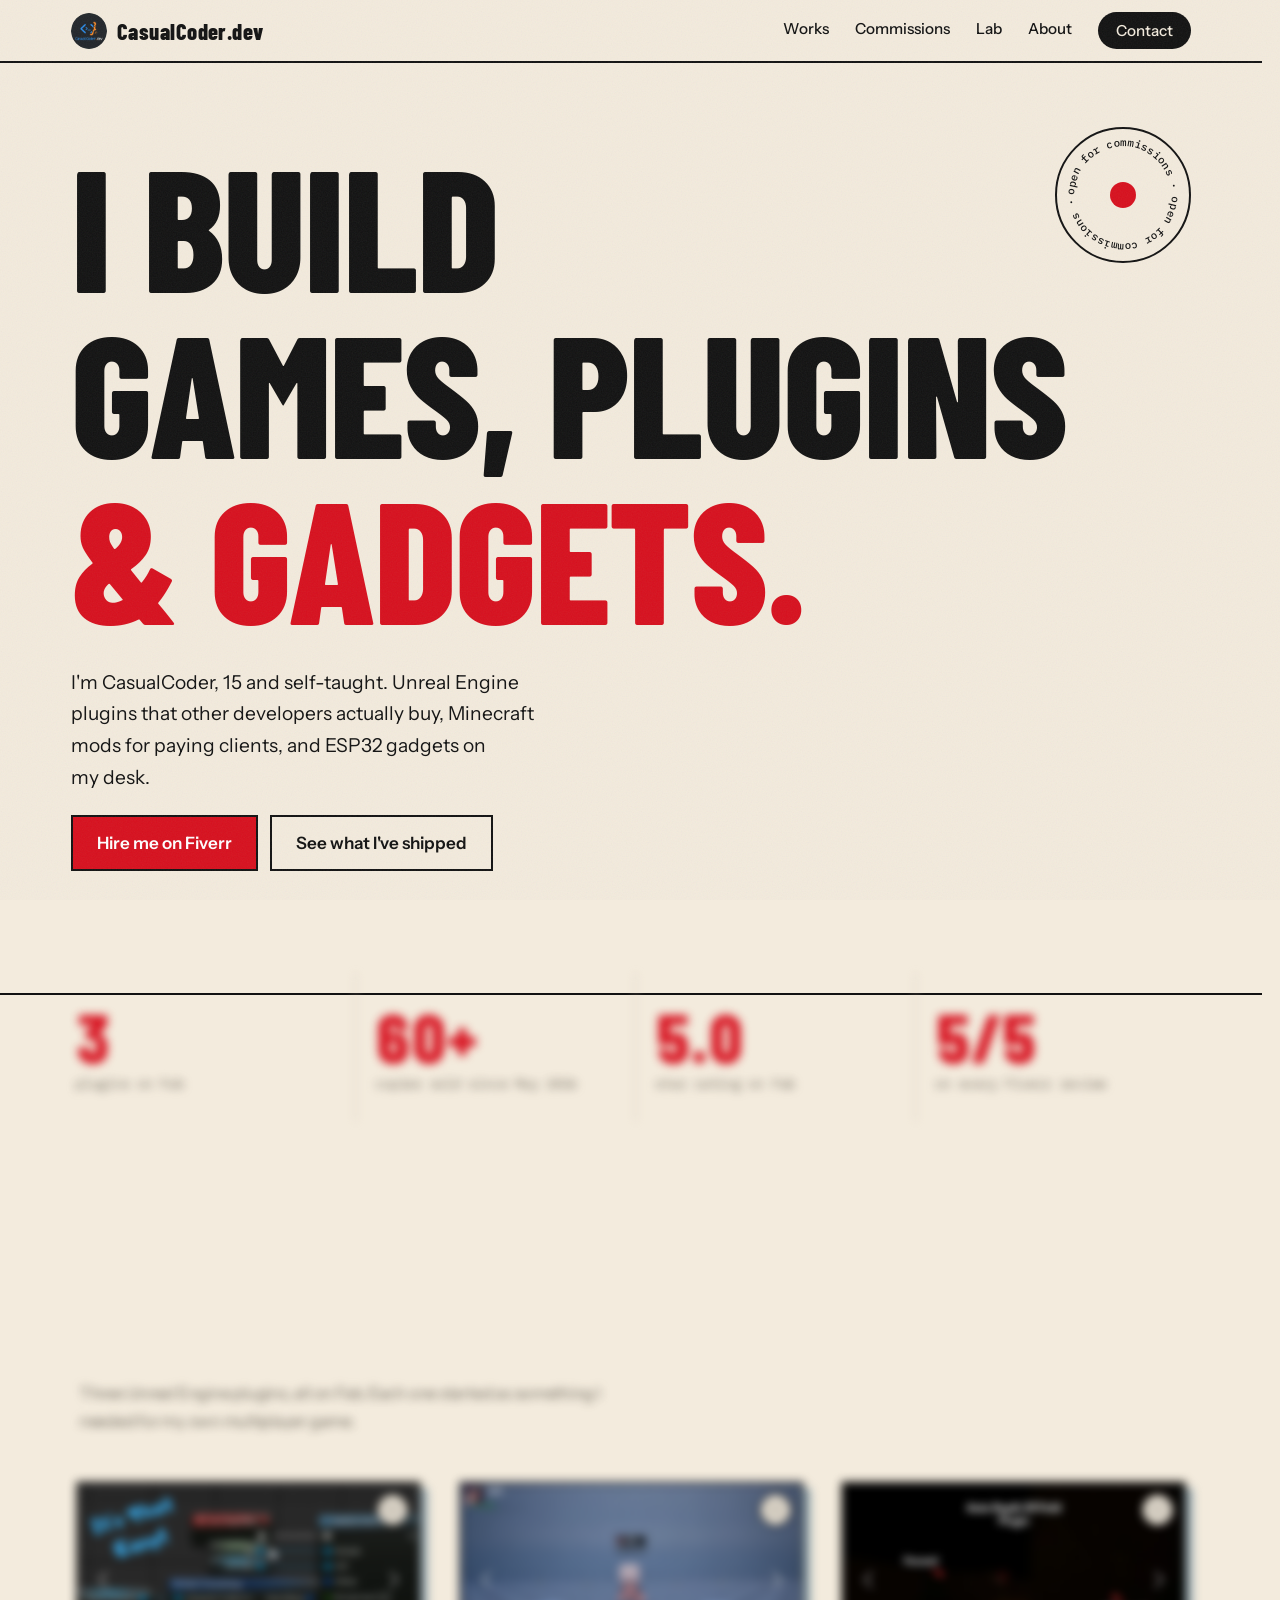
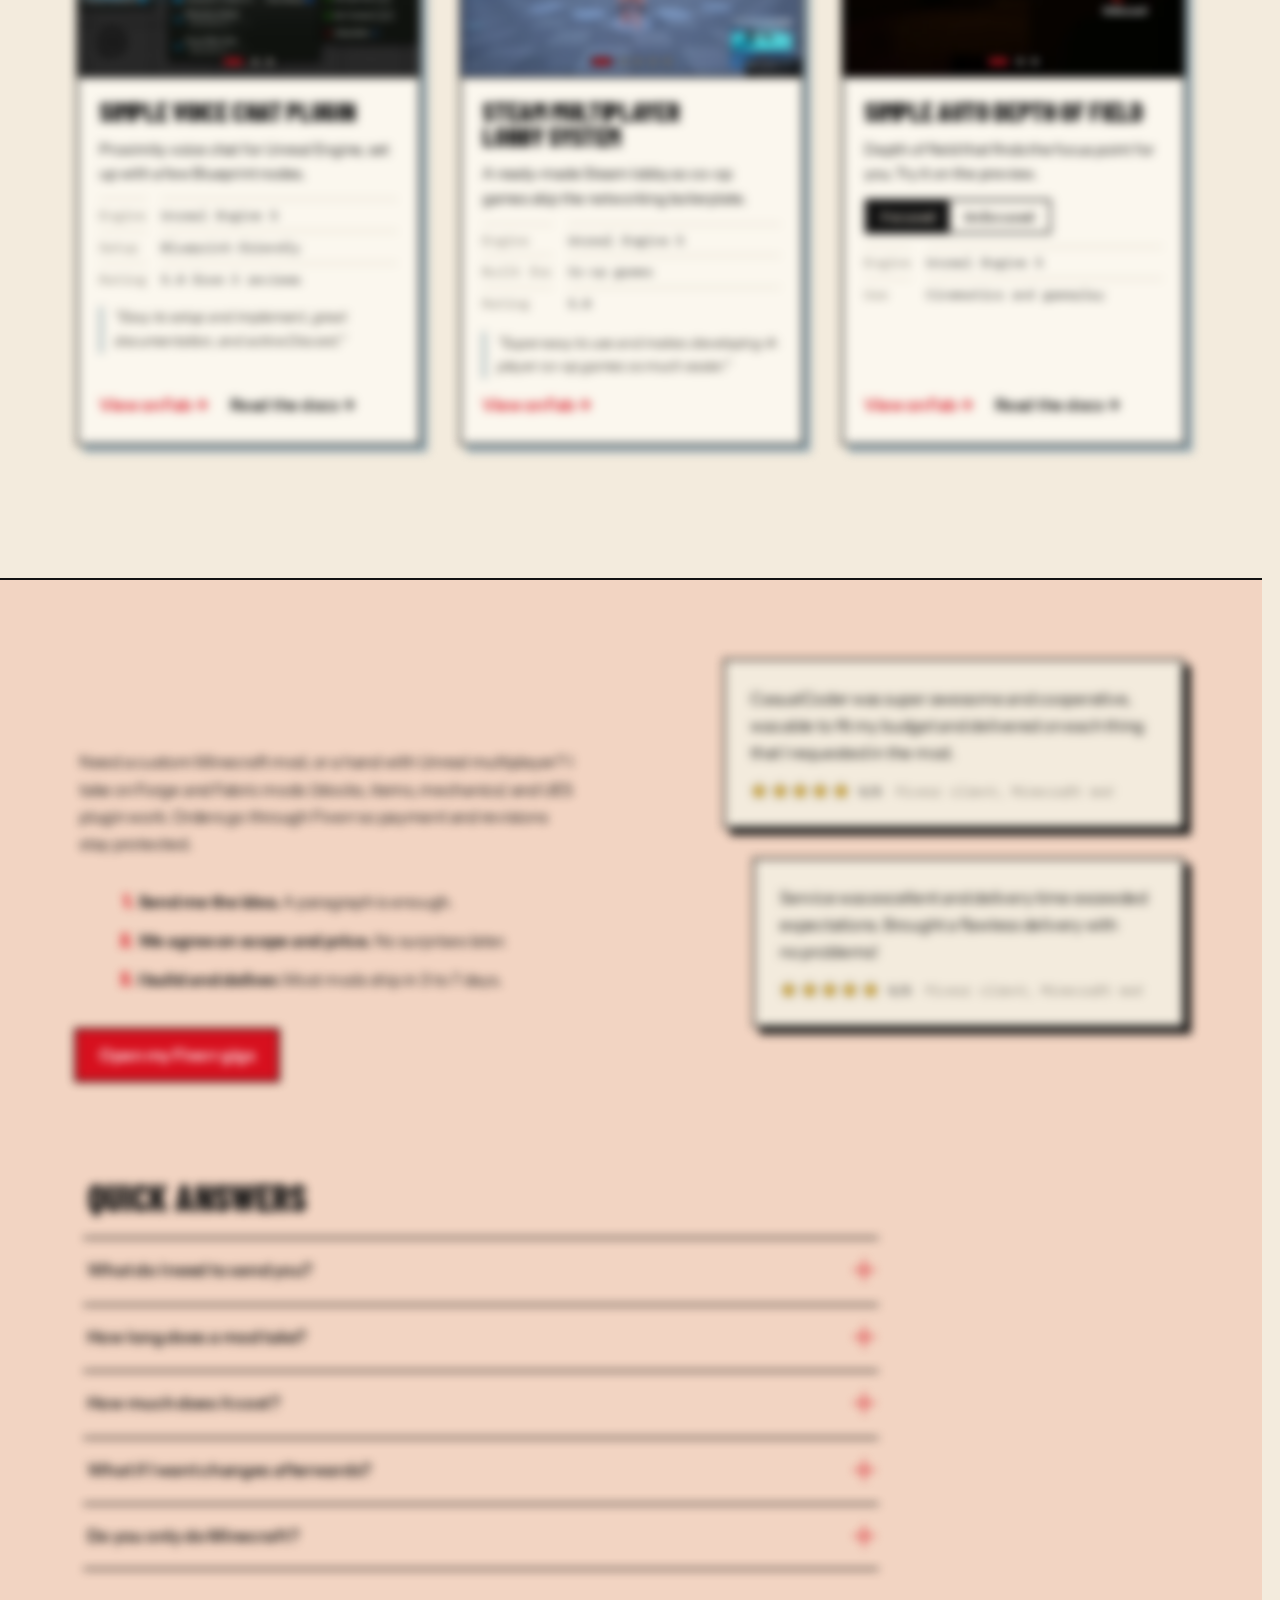
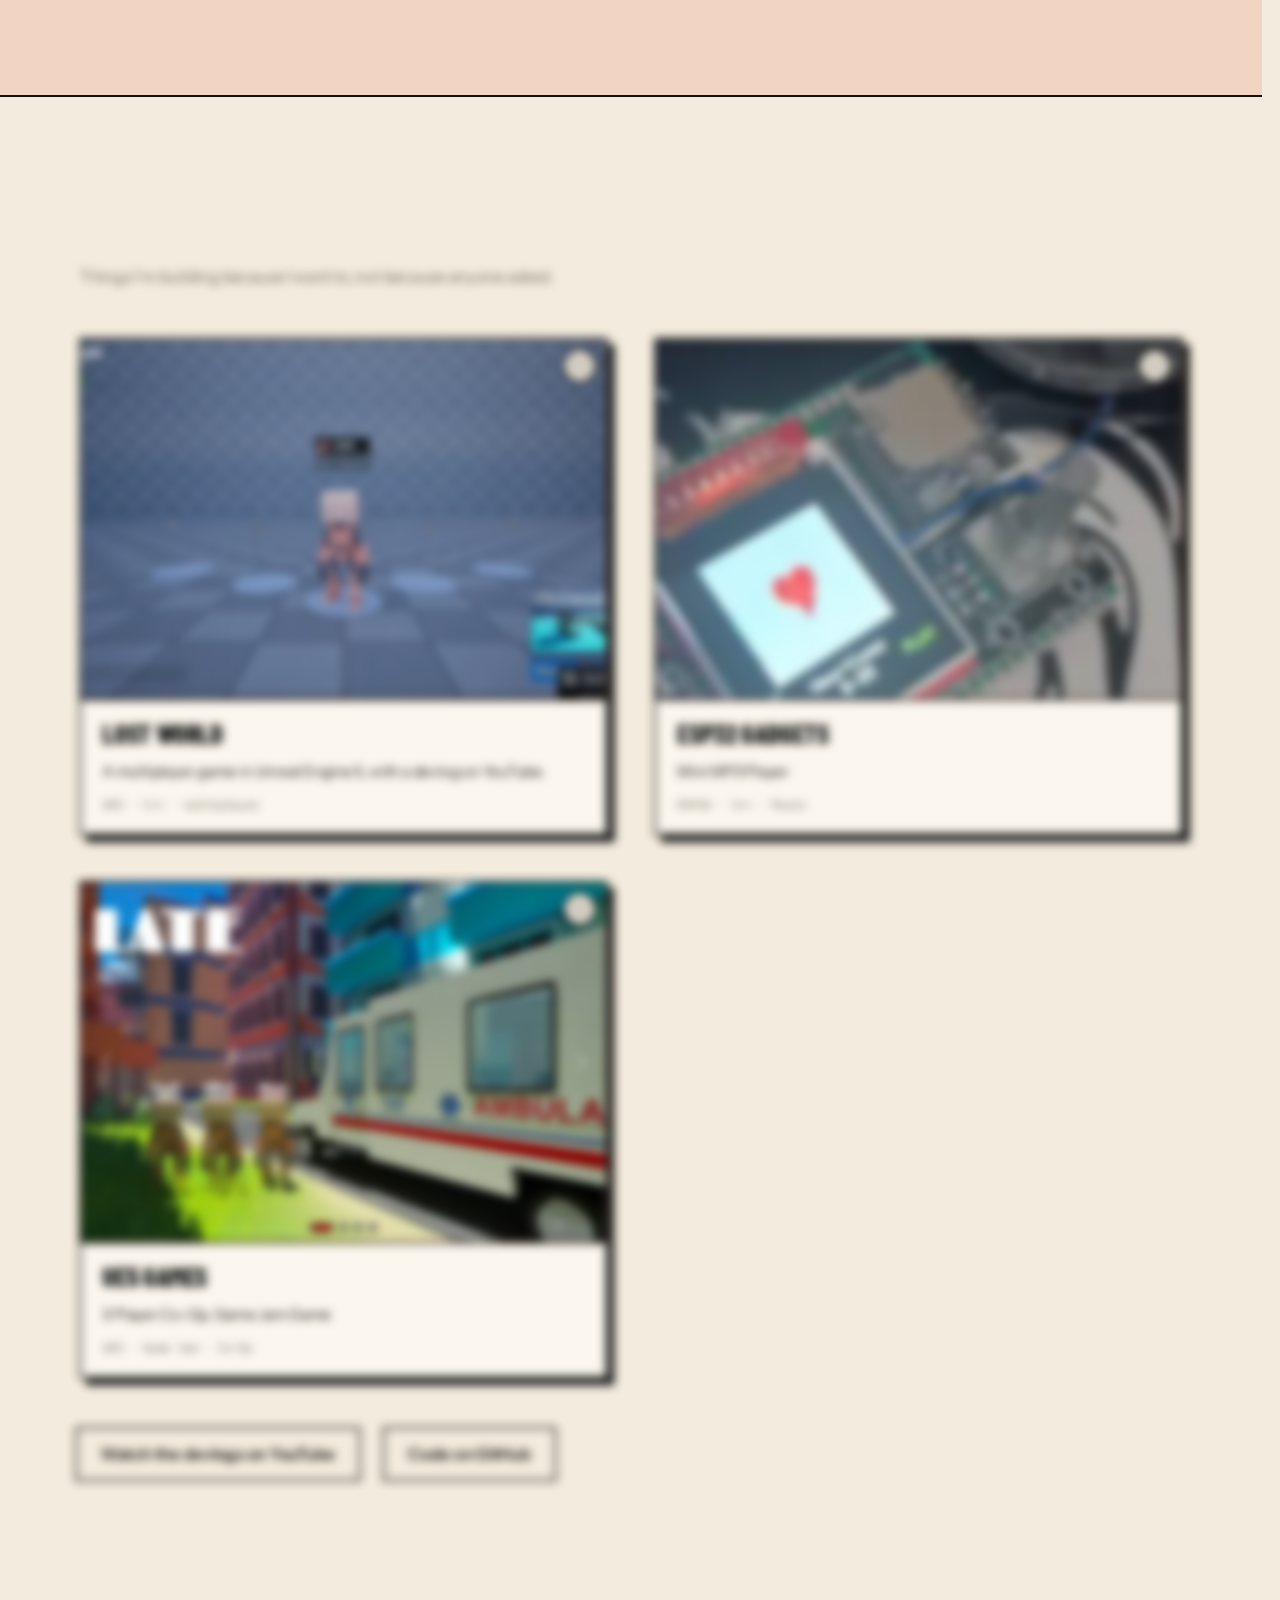
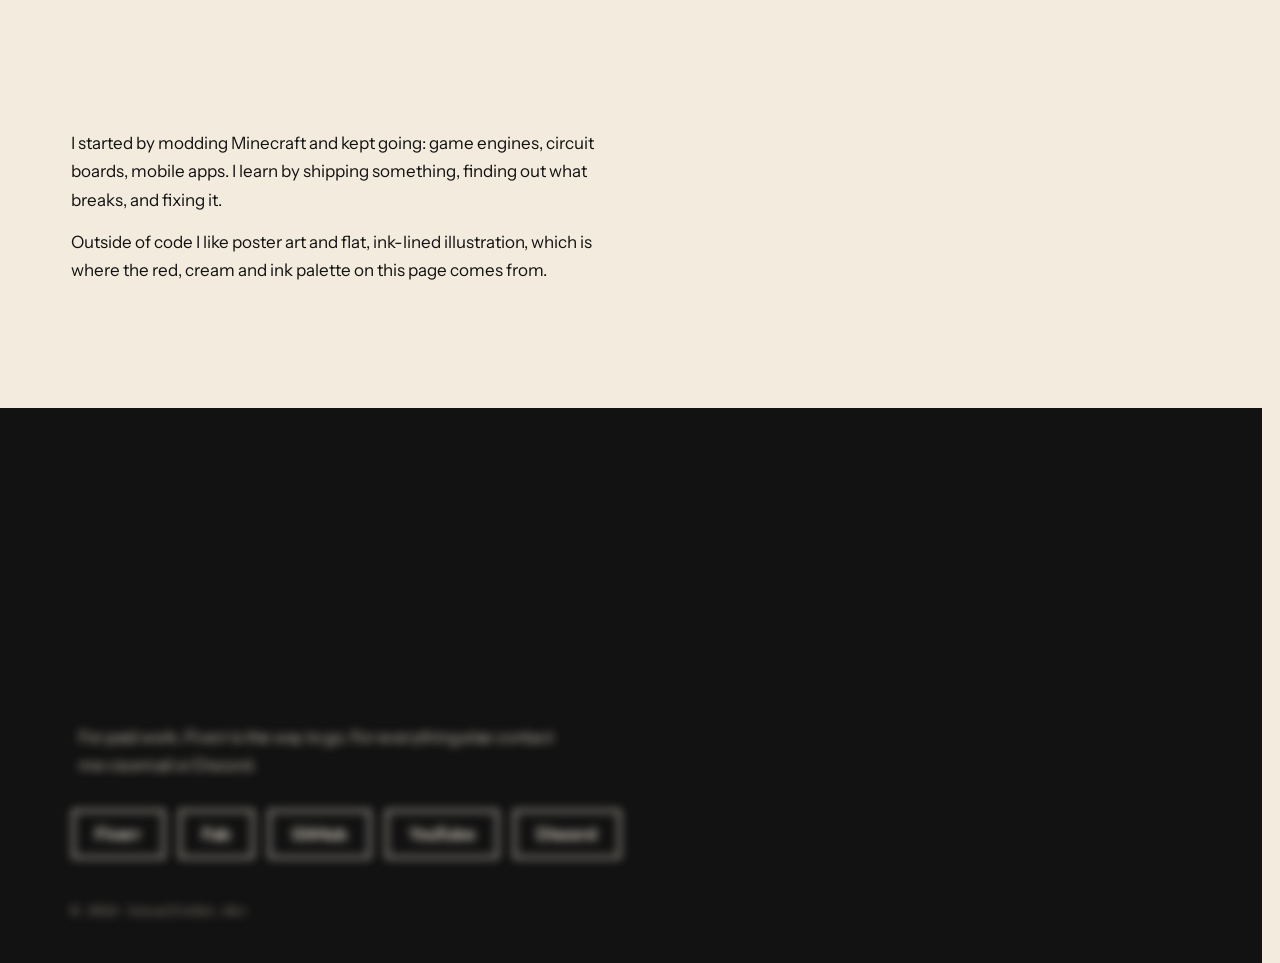
==== index.html @ a1a8f6a0 "first commit" ====
<!DOCTYPE html>
<html lang="en">
<head>
<meta charset="UTF-8">
<meta name="viewport" content="width=device-width, initial-scale=1">
<title>CasualCoder.dev</title>
<meta name="description" content="15-year-old self-taught developer. Unreal Engine plugins on Fab, custom Minecraft mods on Fiverr, ESP32 gadgets and game devlogs.">
<meta property="og:title" content="CasualCoder.dev">
<meta property="og:description" content="Unreal Engine plugins, Minecraft mods and ESP32 gadgets, built by a 15-year-old.">
<meta property="og:type" content="website">
<meta property="og:image" content="assets/og.png">
<meta property="og:image:width" content="1200">
<meta property="og:image:height" content="630">
<meta name="twitter:card" content="summary_large_image">
<meta name="twitter:image" content="assets/og.png">
<meta name="theme-color" content="#F3EBDD">
<link rel="icon" href="favicon.ico" sizes="48x48">
<link rel="icon" type="image/png" sizes="32x32" href="assets/icon-32.png">
<link rel="icon" type="image/png" sizes="192x192" href="assets/icon-192.png">
<link rel="apple-touch-icon" href="assets/apple-touch-icon.png">
<link rel="manifest" href="manifest.webmanifest">
<meta name="author" content="CasualCoder">
<meta name="color-scheme" content="light">
<meta property="og:site_name" content="CasualCoder.dev">
<meta property="og:locale" content="en">
<meta property="og:image:alt" content="CasualCoder.dev: games, plugins and gadgets">
<meta name="twitter:title" content="CasualCoder.dev">
<meta name="twitter:description" content="Unreal Engine plugins, Minecraft mods and ESP32 gadgets, built by a 15-year-old.">
<!-- TODO before launch: add <link rel="canonical" href="https://YOUR-DOMAIN/"> and <meta property="og:url" content="https://YOUR-DOMAIN/">, and make og:image / twitter:image absolute URLs (https://YOUR-DOMAIN/assets/og.png). Social scrapers ignore relative image paths. -->
<link rel="preconnect" href="https://fonts.googleapis.com">
<link rel="preconnect" href="https://fonts.gstatic.com" crossorigin>
<link href="https://fonts.googleapis.com/css2?family=Barlow+Condensed:wght@600;800&family=IBM+Plex+Mono:wght@400;500&family=Instrument+Sans:wght@400;500;600;700&display=swap" rel="stylesheet">
<link rel="preload" href="assets/logo-circle.png" as="image">
<link rel="stylesheet" href="styles.css">
</head>
<body>
<a class="skip" href="#works">Skip to content</a>

<header class="top">
  <a class="brand" href="#top"><img src="assets/logo-circle.png" alt="" width="36" height="36" draggable="false"><span>CasualCoder.dev</span></a>
  <button class="burger" type="button" aria-label="Menu" aria-expanded="false" aria-controls="nav"><i></i><i></i></button>
  <nav id="nav" aria-label="Main">
    <a href="#works">Works</a><a href="#commissions">Commissions</a><a href="#lab">Lab</a><a href="#about">About</a><a class="pill" href="#contact">Contact</a><span class="ind" aria-hidden="true"></span>
  </nav>
</header>

<main id="top">
<section class="hero">
  <div class="wrap hero-text">
    <h1><span><i>I build</i></span><span><i>games, plugins</i></span><span><i>&amp; gadgets.</i></span></h1>
    <p class="lead">I'm CasualCoder, 15 and self-taught. Unreal Engine plugins that other developers actually buy, Minecraft mods for paying clients, and ESP32 gadgets on my desk.</p>
    <p class="cta"><a class="btn red" href="https://www.fiverr.com/egemenkartal" target="_blank" rel="noopener noreferrer">Hire me on Fiverr</a><a class="btn" href="#works">See what I've shipped</a></p>
    <a class="badge" href="https://www.fiverr.com/egemenkartal" target="_blank" rel="noopener noreferrer" aria-label="Open for commissions, view my Fiverr"><svg viewBox="0 0 120 120" aria-hidden="true"><defs><path id="ring" d="M60 60m-47 0a47 47 0 1 1 94 0a47 47 0 1 1-94 0"/></defs><text><textPath href="#ring" textLength="292">open for commissions · open for commissions · </textPath></text></svg><span class="dot"></span></a>
  </div>
</section>

<section class="wrap stats" aria-label="Track record">
  <dl><dt>3</dt><dd>plugins on Fab</dd></dl>
  <dl><dt>60+</dt><dd>copies sold since May 2026</dd></dl>
  <dl><dt>5.0</dt><dd>star rating on Fab</dd></dl>
  <dl><dt>5/5</dt><dd>on every Fiverr review</dd></dl>
</section>

<div class="marquee" aria-hidden="true"><div class="track"><span>Unreal Engine 5</span><span>Blueprints</span><span>C++</span><span>Minecraft Forge</span><span>Fabric</span><span>Java</span><span>ESP32</span><span>KiCad</span><span>Flutter</span><span>Firebase</span></div></div>

<section id="works" class="wrap works">
  <h2>Works</h2>
  <p class="intro">Three Unreal Engine plugins, all on Fab. Each one started as something I needed for my own multiplayer game.</p>
  <div class="cards">
    <article class="card">
      <!-- Extra slides: add more <img src="small.webp" data-full="large.webp" alt="..."> tags, or <video src="assets/clip.mp4" poster="assets/clip-poster.webp" muted loop playsinline preload="none"></video>, inside .imgw. Arrows, dots and the fullscreen viewer pick them up automatically. Encode video as H.264 (not HEVC) so it plays in every browser. -->
      <div class="imgw">
        <img src="assets/voice.webp" data-full="assets/voice-full.webp" alt="Blueprint graph that initializes voice chat with a few nodes" width="900" height="506" loading="lazy" decoding="async">
        <img src="assets/voice-talk.webp" data-full="assets/voice-talk-full.webp" alt="Blueprint graph for starting and stopping talking from an input action" width="900" height="602" loading="lazy" decoding="async">
        <img src="assets/voice-mute.webp" data-full="assets/voice-mute-full.webp" alt="Blueprint graph for muting and unmuting players" width="900" height="482" loading="lazy" decoding="async">
      </div>
      <div class="body">
        <h3>Simple Voice Chat Plugin</h3>
        <p>Proximity voice chat for Unreal Engine, set up with a few Blueprint nodes.</p>
        <dl class="spec"><dt>Engine</dt><dd>Unreal Engine 5</dd><dt>Setup</dt><dd>Blueprint-friendly</dd><dt>Rating</dt><dd>5.0 from 3 reviews</dd></dl>
        <blockquote>"Easy to setup and implement, great documentation, and active Discord."</blockquote>
        <div class="actions"><a href="https://www.fab.com/sellers/CasualCoder" target="_blank" rel="noopener noreferrer">View on Fab</a><a class="alt" href="https://casual-coder.gitbook.io/simple-voice-chat-plugin" target="_blank" rel="noopener noreferrer">Read the docs</a></div>
      </div>
    </article>
    <article class="card">
      <div class="imgw">
        <img src="assets/lobby.webp" data-full="assets/lobby-full.webp" alt="Steam Multiplayer Lobby System: a player waiting in the lobby" width="900" height="506" loading="lazy" decoding="async">
        <img src="assets/lobby-skins.webp" data-full="assets/lobby-skins-full.webp" alt="Lobby skin picker with a grid of colour options" width="900" height="506" loading="lazy" decoding="async">
        <img src="assets/lobby-friends.webp" data-full="assets/lobby-friends-full.webp" alt="Lobby friends list for inviting Steam friends" width="900" height="506" loading="lazy" decoding="async">
        <img src="assets/lobby-maps.webp" data-full="assets/lobby-maps-full.webp" alt="Lobby map selection screen" width="900" height="506" loading="lazy" decoding="async">
        <video src="assets/lobby-showcase.mp4" poster="assets/lobby-showcase-poster.webp" aria-label="Steam Multiplayer Lobby System showcase video" muted loop playsinline preload="none"></video>
      </div>
      <div class="body">
        <h3>Steam Multiplayer Lobby System</h3>
        <p>A ready-made Steam lobby so co-op games skip the networking boilerplate.</p>
        <dl class="spec"><dt>Engine</dt><dd>Unreal Engine 5</dd><dt>Built for</dt><dd>Co-op games</dd><dt>Rating</dt><dd>5.0</dd></dl>
        <blockquote>"Super easy to use and makes developing 4-player co-op games so much easier."</blockquote>
        <div class="actions"><a href="https://www.fab.com/sellers/CasualCoder" target="_blank" rel="noopener noreferrer">View on Fab</a></div>
      </div>
    </article>
    <article class="card">
      <div class="imgw" id="dof-box">
        <img src="assets/dof.webp" data-full="assets/dof-full.webp" alt="Auto Depth Of Field demo scene with focused and unfocused markers" width="900" height="504" loading="lazy" decoding="async">
        <img src="assets/dof-1.webp" data-full="assets/dof-1-full.webp" alt="Auto Depth Of Field demo scene, second view" width="900" height="539" loading="lazy" decoding="async">
        <img src="assets/dof-2.webp" data-full="assets/dof-2-full.webp" alt="Blueprint graph that enables automatic depth of field and follows the camera" width="900" height="653" loading="lazy" decoding="async">
      </div>
      <div class="body">
        <h3>Simple Auto Depth Of Field</h3>
        <p>Depth of field that finds the focus point for you. Try it on the preview.</p>
        <div class="toggle" role="group" aria-label="Preview focus"><button type="button" data-f="0" aria-pressed="true">Focused</button><button type="button" data-f="1" aria-pressed="false">Unfocused</button></div>
        <dl class="spec"><dt>Engine</dt><dd>Unreal Engine 5</dd><dt>Use</dt><dd>Cinematics and gameplay</dd></dl>
        <div class="actions"><a href="https://www.fab.com/sellers/CasualCoder" target="_blank" rel="noopener noreferrer">View on Fab</a><a class="alt" href="https://casual-coder.gitbook.io/automatic-depth-of-field-plugin/" target="_blank" rel="noopener noreferrer">Read the docs</a></div>
      </div>
    </article>
  </div>
</section>

<section id="commissions" class="band">
  <div class="wrap two">
    <div>
      <h2>Commissions</h2>
      <p>Need a custom Minecraft mod, or a hand with Unreal multiplayer? I take on Forge and Fabric mods (blocks, items, mechanics) and UE5 plugin work. Orders go through Fiverr so payment and revisions stay protected.</p>
      <ol class="steps">
        <li><b>Send me the idea.</b> A paragraph is enough.</li>
        <li><b>We agree on scope and price.</b> No surprises later.</li>
        <li><b>I build and deliver.</b> Most mods ship in 3 to 7 days.</li>
      </ol>
      <a class="btn red" href="https://www.fiverr.com/egemenkartal" target="_blank" rel="noopener noreferrer">Open my Fiverr gigs</a>
    </div>
    <div class="quotes">
      <figure><blockquote>CasualCoder was super awesome and cooperative, was able to fit my budget and delivered on each thing that I requested in the mod.</blockquote><figcaption><span class="rate" role="img" aria-label="5 out of 5 stars"><span class="stars" aria-hidden="true"><i style="--k:0">★</i><i style="--k:1">★</i><i style="--k:2">★</i><i style="--k:3">★</i><i style="--k:4">★</i></span><b>5/5</b></span><span>Fiverr client, Minecraft mod</span></figcaption></figure>
      <figure><blockquote>Service was excellent and delivery time exceeded expectations. Brought a flawless delivery with no problems!</blockquote><figcaption><span class="rate" role="img" aria-label="5 out of 5 stars"><span class="stars" aria-hidden="true"><i style="--k:0">★</i><i style="--k:1">★</i><i style="--k:2">★</i><i style="--k:3">★</i><i style="--k:4">★</i></span><b>5/5</b></span><span>Fiverr client, Minecraft mod</span></figcaption></figure>
    </div>
  </div>
  <div class="wrap faq">
    <h3>Quick answers</h3>
    <div class="qa"><button type="button" aria-expanded="false" aria-controls="a1"><span>What do I need to send you?</span><i></i></button><div class="ans" id="a1"><div><p>The idea, plus the Minecraft version and loader (Forge or Fabric) you play on. A paragraph is enough, and I'll ask if anything is missing.</p></div></div></div>
    <div class="qa"><button type="button" aria-expanded="false" aria-controls="a2"><span>How long does a mod take?</span><i></i></button><div class="ans" id="a2"><div><p>Most mods ship in 1 to 4 days, depending on how big the idea is. I'll give you a straight answer before we start.</p></div></div></div>
    <div class="qa"><button type="button" aria-expanded="false" aria-controls="a3"><span>How much does it cost?</span><i></i></button><div class="ans" id="a3"><div><p>My gig prices are on Fiverr. For anything custom we agree on scope and price first, so there are no surprises later.</p></div></div></div>
    <div class="qa"><button type="button" aria-expanded="false" aria-controls="a4"><span>What if I want changes afterwards?</span><i></i></button><div class="ans" id="a4"><div><p>Every order goes through Fiverr, so payment and revisions stay protected for both of us.</p></div></div></div>
    <div class="qa"><button type="button" aria-expanded="false" aria-controls="a5"><span>Do you only do Minecraft?</span><i></i></button><div class="ans" id="a5"><div><p>No. I also take UE5 plugin work and help with Unreal multiplayer.</p></div></div></div>
  </div>
</section>

<section id="lab" class="wrap lab">
  <h2>Lab</h2>
  <p class="intro">Things I'm building because I want to, not because anyone asked.</p>
  <div class="projs">
    <article class="proj">
      <div class="media" style="--m:#EE8A6B">
        <img src="assets/lobby.webp" data-full="assets/lobby-full.webp" alt="Lost World lobby prototype with two players in a test level" width="900" height="506" loading="lazy" decoding="async">
      </div>
      <div class="body"><h3>Lost World</h3><p>A multiplayer game in Unreal Engine 5, with a devlog on YouTube.</p>
        <span class="tags">UE5 · C++ · multiplayer</span>
      </div>
    </article>
    <article class="proj">
      <div class="media" style="--m:#EE8A6B">
        <img src="assets/esp32-mp3.webp" data-full="assets/esp32-mp3-full.webp" alt="mini esp32-mp3 player" width="900" height="506" loading="lazy" decoding="async">
      </div>
      <div class="body"><h3>ESP32 gadgets</h3><p>Mini MP3 Player</p>
        <span class="tags">ESP32 · C++ · Music</span>
      </div>
    </article>
    <article class="proj">
      <div class="media" style="--m:#EE8A6B">
        <img src="assets/ImLATE.webp" data-full="assets/ImLATE-full.webp" alt="2 Day Game Jam Game, Multiplayer 3 player, steam game" width="900" height="506" loading="lazy" decoding="async">
        <img src="assets/imlate-1.webp" data-full="assets/imlate-1-full.webp" alt="2 Day Game Jam Game, Multiplayer 3 player, steam game" width="900" height="506" loading="lazy" decoding="async">
        <img src="assets/imlate-2.webp" data-full="assets/imlate-2-full.webp" alt="2 Day Game Jam Game, Multiplayer 3 player, steam game" width="900" height="506" loading="lazy" decoding="async">
        <img src="assets/imlate-3.webp" data-full="assets/imlate-3-full.webp" alt="2 Day Game Jam Game, Multiplayer 3 player, steam game" width="900" height="506" loading="lazy" decoding="async">
      </div>
      <div class="body"><h3>UE5 Games</h3><p>3 Player Co-Op, Game Jam Game</p>
        <span class="tags">UE5 · Game Jam · Co-Op</span>
      </div>
    </article>
  </div>
  <a class="btn" href="https://www.youtube.com/@CasualCoder-dev" target="_blank" rel="noopener noreferrer">Watch the devlogs on YouTube</a>
  <a class="btn" href="https://github.com/Casual-Coder-dev" target="_blank" rel="noopener noreferrer">Code on GitHub</a>
</section>

<section id="about" class="wrap two about">
  <div>
    <h2>About</h2>
    <p>I started by modding Minecraft and kept going: game engines, circuit boards, mobile apps. I learn by shipping something, finding out what breaks, and fixing it.</p>
    <p>Outside of code I like poster art and flat, ink-lined illustration, which is where the red, cream and ink palette on this page comes from.</p>
  </div>
  <div class="chips" aria-label="Site palette">
    <i style="--c:#F3EBDD"></i><i style="--c:#121212"></i><i style="--c:#D7101E"></i><i style="--c:#8EA4AE"></i><i style="--c:#EE8A6B"></i><i style="--c:#3E9C98"></i>
  </div>
</section>
</main>

<footer id="contact" class="contact">
  <div class="wrap">
    <h2>Say hi</h2>
    <a class="mail" href="mailto:casualcoder.dev@gmail.com">casualcoder.dev@gmail.com</a>
    <p>For paid work, Fiverr is the way to go. For everything else contact me via email or Discord.</p>
    <ul class="links">
      <li><a href="https://www.fiverr.com/egemenkartal" target="_blank" rel="noopener noreferrer">Fiverr</a></li>
      <li><a href="https://www.fab.com/sellers/CasualCoder" target="_blank" rel="noopener noreferrer">Fab</a></li>
      <li><a href="https://github.com/Casual-Coder-dev" target="_blank" rel="noopener noreferrer">GitHub</a></li>
      <li><a href="https://www.youtube.com/@CasualCoder-dev" target="_blank" rel="noopener noreferrer">YouTube</a></li>
      <li><a href="https://discord.gg/uCtgnttUKY" target="_blank" rel="noopener noreferrer">Discord</a></li>
    </ul>
    <small>© <span id="y">2026</span> CasualCoder.dev</small>
  </div>
</footer>
<div class="lb" id="lb" role="dialog" aria-modal="true" aria-label="Media viewer" tabindex="-1" hidden>
  <div class="lb-top">
    <p class="lb-title"><span class="lb-name"></span><span class="lb-count" aria-live="polite"></span></p>
    <button type="button" class="lb-btn lb-x" aria-label="Close viewer"><svg viewBox="0 0 24 24" aria-hidden="true"><path d="M6 6l12 12M18 6L6 18"/></svg></button>
  </div>
  <div class="lb-stage"></div>
  <button type="button" class="lb-btn lb-nav lb-prev" aria-label="Previous"><svg viewBox="0 0 24 24" aria-hidden="true"><path d="M15 5l-7 7 7 7"/></svg></button>
  <button type="button" class="lb-btn lb-nav lb-next" aria-label="Next"><svg viewBox="0 0 24 24" aria-hidden="true"><path d="M9 5l7 7-7 7"/></svg></button>
  <div class="lb-bar">
    <div class="lb-ctl" hidden>
      <button type="button" class="lb-btn lb-play" aria-label="Pause video"></button>
      <input class="lb-seek" type="range" min="0" max="1000" value="0" step="1" aria-label="Seek video">
      <span class="lb-time" aria-hidden="true">0:00 / 0:00</span>
      <button type="button" class="lb-btn lb-mute muted" aria-label="Unmute video" aria-pressed="true"><svg viewBox="0 0 24 24" aria-hidden="true"><path class="sp" d="M4 9v6h4l5 4V5L8 9H4z"/><path class="wv" d="M16 9a4 4 0 010 6M18.5 6.5a8 8 0 010 11"/><path class="sl" d="M16 9l5 6M21 9l-5 6"/></svg></button>
    </div>
  </div>
</div>
<script src="main.js" defer></script>
</body>
</html>
---- styles.css ----
:root{--paper:#F3EBDD;--card:#FBF7EE;--ink:#121212;--grey:#6B655A;--rule:#D3C9B6;--red:#D7101E;--slate:#8EA4AE;--coral:#EE8A6B;--teal:#3E9C98;--ease:cubic-bezier(.22,1,.36,1);
--disp:"Barlow Condensed","Arial Narrow",sans-serif;--body:"Instrument Sans","Segoe UI",system-ui,sans-serif;--mono:"IBM Plex Mono",ui-monospace,monospace}
*{box-sizing:border-box;margin:0}
html{scroll-behavior:smooth;scroll-padding-top:76px}
body{background:var(--paper);color:var(--ink);font:400 17px/1.65 var(--body);-webkit-font-smoothing:antialiased;overflow-x:hidden}
body::after{content:"";position:fixed;inset:0;pointer-events:none;z-index:50;opacity:.07;background:url("data:image/svg+xml,%3Csvg xmlns='http://www.w3.org/2000/svg' width='160' height='160'%3E%3Cfilter id='n'%3E%3CfeTurbulence type='fractalNoise' baseFrequency='.8' numOctaves='2'/%3E%3C/filter%3E%3Crect width='160' height='160' filter='url(%23n)'/%3E%3C/svg%3E")}
::selection{background:var(--red);color:#fff}
/* scrollbar: ink thumb on a paper track, red on hover */
::-webkit-scrollbar{width:18px;height:18px}
::-webkit-scrollbar-track{background:linear-gradient(90deg,var(--ink) 0 2px,var(--paper) 2px)}
::-webkit-scrollbar-thumb{background:var(--ink);background-clip:padding-box;border:solid transparent;border-width:3px 4px 3px 6px;border-radius:99px;min-height:56px;transition:background-color .25s}
::-webkit-scrollbar-thumb:hover{background-color:var(--red)}
::-webkit-scrollbar-thumb:active{background-color:#9E0C17}
::-webkit-scrollbar-corner{background:var(--paper)}
@supports (-moz-appearance:none){html{scrollbar-width:thin;scrollbar-color:var(--ink) var(--paper)}}
img{max-width:100%;height:auto;display:block}
a{color:inherit}
:focus-visible{outline:3px solid var(--red);outline-offset:3px}
.wrap{width:min(1120px,100% - 40px);margin-inline:auto}
h1,h2,h3{font-family:var(--disp);line-height:.95}
h2{font-size:clamp(2.8rem,6.5vw,4.8rem);font-weight:800;text-transform:uppercase;margin-bottom:18px;letter-spacing:-.005em}
h3{font-size:1.7rem;font-weight:800;text-transform:uppercase}
.intro{max-width:52ch;color:var(--grey);margin-bottom:38px;font-size:1.05rem}
.progress{position:fixed;top:0;left:0;height:3px;width:100%;background:var(--red);transform-origin:0 50%;transform:scaleX(0);z-index:60}

.top{position:sticky;top:0;z-index:40;display:flex;justify-content:space-between;align-items:center;gap:12px;flex-wrap:wrap;padding:12px max(20px,calc(50% - 560px));background:color-mix(in srgb,var(--paper) 88%,transparent);backdrop-filter:blur(12px);border-bottom:2px solid var(--ink);transition:padding .3s var(--ease),box-shadow .3s}
.top.min{padding-block:7px;box-shadow:0 8px 24px -14px rgba(18,18,18,.5)}
.brand{display:flex;align-items:center;gap:10px;text-decoration:none;font:800 1.4rem var(--disp);letter-spacing:.02em}
.brand img{border-radius:50%;transition:transform .6s var(--ease)}
.brand:hover img{transform:rotate(360deg)}
.top nav{position:relative;display:flex;gap:6px 26px;align-items:center;flex-wrap:wrap;font-size:.95rem;font-weight:500}
.top nav a:not(.pill){position:relative;text-decoration:none;padding-bottom:4px;transition:color .3s}
.top nav a[aria-current]{color:var(--red)}
.ind{position:absolute;left:0;top:0;height:2px;width:var(--w,0px);translate:var(--x,0px) var(--y,0px);background:var(--red);opacity:0;pointer-events:none;transition:translate .65s var(--ease),width .65s var(--ease),opacity .3s}
.ind.on{opacity:1}
.burger{display:none;position:relative;width:44px;height:44px;padding:0;border:2px solid var(--ink);border-radius:50%;background:var(--paper);cursor:pointer}
.burger i{position:absolute;left:11px;right:11px;height:2px;background:var(--ink);transition:transform .5s var(--ease),top .5s var(--ease)}
.burger i:first-child{top:15px}.burger i:last-child{top:23px}
.top.open .burger i:first-child{top:19px;transform:rotate(45deg)}
.top.open .burger i:last-child{top:19px;transform:rotate(-45deg)}
.top nav a:not(.pill)::after{content:"";position:absolute;left:0;right:0;bottom:0;height:2px;background:var(--red);transform:scaleX(0);transform-origin:100% 50%;transition:transform .5s cubic-bezier(.65,0,.25,1)}
.top nav a:not(.pill):hover::after,.top nav a:not(.pill):focus-visible::after{transform:scaleX(1);transform-origin:0 50%}
.pill{background:var(--ink);color:var(--paper);padding:6px 18px;border-radius:99px;text-decoration:none;translate:var(--mx,0px) var(--my,0px);transition:background .25s,transform .25s var(--ease),translate .35s var(--ease)}
.pill:hover{background:var(--red);transform:translateY(-2px)}

.btn{display:inline-block;border:2px solid var(--ink);padding:12px 24px;font-weight:600;text-decoration:none;background:var(--paper);margin:0 12px 12px 0;translate:var(--mx,0px) var(--my,0px);transition:transform .25s var(--ease),box-shadow .25s var(--ease),background .2s,translate .35s var(--ease)}
.btn:hover{transform:translate(-4px,-4px);box-shadow:4px 4px 0 var(--ink)}
.btn:active{transform:translate(0,0);box-shadow:none}
.btn.red{background:var(--red);color:#fff}

.hero{position:relative;border-bottom:2px solid var(--ink);overflow:hidden}
.hero-text{padding-top:clamp(36px,7vw,84px);padding-bottom:clamp(56px,9vw,110px);position:relative}
h1{font-size:clamp(3.8rem,13.5vw,11rem);font-weight:800;text-transform:uppercase;letter-spacing:-.012em;line-height:.9}
h1 span{display:block;overflow:hidden;padding-bottom:.06em}
h1 i{display:block;font-style:normal;animation:up 1.1s var(--ease) both}
h1 span:nth-child(2) i{animation-delay:.12s}h1 span:nth-child(3) i{animation-delay:.24s;color:var(--red)}
.lead{max-width:38ch;font-size:1.2rem;margin:22px 0;animation:fade .9s .55s both}
.cta{animation:fade .9s .7s both}
@keyframes up{from{transform:translateY(105%)}to{transform:none}}
@keyframes fade{from{opacity:0;transform:translateY(18px);filter:blur(6px)}to{opacity:1;transform:none;filter:none}}

.badge{position:absolute;right:0;top:clamp(30px,5vw,70px);width:clamp(96px,12vw,136px);aspect-ratio:1;border-radius:50%;background:var(--paper);border:2px solid var(--ink);display:grid;place-items:center;text-decoration:none;color:var(--ink);transition:transform .4s var(--ease),background .3s;animation:fade .9s 1s both}
.badge svg{position:absolute;inset:4px;width:calc(100% - 8px);animation:spin 22s linear infinite}
.badge text{font:500 10.5px var(--mono);fill:currentColor;letter-spacing:.05em}
.badge .dot{width:20%;aspect-ratio:1;border-radius:50%;background:var(--red);box-shadow:0 0 0 0 rgba(215,16,30,.5);animation:ping 2.4s infinite}
.badge:hover{transform:scale(1.08) rotate(-6deg);background:var(--card)}
@keyframes spin{to{transform:rotate(360deg)}}
@keyframes ping{70%{box-shadow:0 0 0 16px rgba(215,16,30,0)}100%{box-shadow:0 0 0 0 rgba(215,16,30,0)}}

.stats{display:grid;grid-template-columns:repeat(4,1fr);padding:0}
.stats dl{padding:30px 20px;border-left:1px solid var(--rule)}
.stats dl:first-child{border-left:0;padding-left:0}
.stats dt{font:800 clamp(2.8rem,6vw,4.4rem) var(--disp);line-height:1;color:var(--red);font-variant-numeric:tabular-nums}
.stats dd{font:400 .82rem var(--mono);color:var(--grey);margin-top:6px}

.marquee{overflow:hidden;background:var(--ink);color:var(--paper);border-block:2px solid var(--ink);padding:14px 0;white-space:nowrap}
.track{display:inline-flex;animation:slide 38s linear infinite}
.track span{font:800 1.5rem var(--disp);text-transform:uppercase;letter-spacing:.04em;padding-right:42px;display:inline-flex;align-items:center;gap:42px}
.track span::after{content:"";width:12px;height:12px;border-radius:50%;background:var(--red)}
@keyframes slide{from{transform:translateX(-50%)}to{transform:translateX(0)}}

.works,.lab{padding:100px 0}
.cards{display:grid;grid-template-columns:repeat(3,1fr);gap:28px;perspective:1200px}
.card{background:var(--card);border:2px solid var(--ink);display:flex;flex-direction:column;box-shadow:7px 7px 0 var(--slate);transform:rotateX(var(--rx,0deg)) rotateY(var(--ry,0deg));transition:transform .35s var(--ease),box-shadow .35s var(--ease)}
.card:hover{box-shadow:12px 12px 0 var(--slate)}
.imgw{position:relative;overflow:hidden;border-bottom:2px solid var(--ink)}
.slides{display:flex;transition:transform .6s cubic-bezier(.45,0,.25,1);touch-action:pan-y}
.slides img,.slides video{flex:0 0 100%;display:block;width:100%;aspect-ratio:674/380;object-fit:cover;transition:filter .6s var(--ease)}
.imgw.blur img{filter:blur(6px) saturate(.7)}
.sbtn{position:absolute;top:50%;translate:0 -50%;width:52px;height:90px;padding:0;border:0;background:none;display:grid;place-items:center;color:#fff;opacity:.4;cursor:pointer;transition:opacity .35s var(--ease)}
.sbtn.prev{left:0}.sbtn.next{right:0}
.sbtn svg{width:26px;height:26px;fill:none;stroke:currentColor;stroke-width:2.5;stroke-linecap:round;stroke-linejoin:round;filter:drop-shadow(0 1px 3px rgba(0,0,0,.4));transition:transform .4s var(--ease)}
.sbtn:hover:not(:disabled){opacity:1}
.sbtn:hover:not(:disabled) svg{transform:scale(1.4)}
.sbtn:disabled{opacity:.15;cursor:default}
.dots{position:absolute;left:0;right:0;bottom:10px;display:flex;justify-content:center;gap:6px}
.dots button{width:9px;height:9px;padding:0;border:2px solid var(--ink);border-radius:99px;background:var(--paper);cursor:pointer;transition:width .35s var(--ease),background .25s}
.dots button.on{width:24px;background:var(--red)}
.imgw.single .dots{display:none}
.vbtn{position:absolute;left:10px;bottom:10px;z-index:2;width:34px;height:34px;padding:0;border:2px solid var(--ink);border-radius:50%;background:var(--paper);cursor:pointer;display:grid;place-items:center;transition:background .25s,transform .35s var(--ease)}
.vbtn[hidden]{display:none}
.vbtn::before{content:"";width:12px;height:12px;margin-left:2px;background:var(--ink);clip-path:polygon(10% 0,100% 50%,10% 100%)}
.vbtn.playing::before{margin-left:0;clip-path:none;background:linear-gradient(90deg,var(--ink) 0 34%,transparent 34% 66%,var(--ink) 66%)}
.vbtn:hover{background:var(--red);transform:scale(1.1)}
.vbtn:hover::before{background:var(--paper)}
.vbtn.playing:hover::before{background:linear-gradient(90deg,var(--paper) 0 34%,transparent 34% 66%,var(--paper) 66%)}
.body{padding:22px;display:flex;flex-direction:column;gap:13px;flex:1}
.body p{font-size:.97rem}
.spec{display:grid;grid-template-columns:auto 1fr;gap:0 16px;font:400 .8rem/1.4 var(--mono)}
.spec dt{color:var(--grey);padding:7px 0;border-top:1px solid var(--rule)}
.spec dd{padding:7px 0;border-top:1px solid var(--rule)}
.card blockquote{font-size:.9rem;font-style:italic;border-left:3px solid var(--slate);padding-left:12px;color:#3a3630}
.actions{margin-top:auto;display:flex;flex-wrap:wrap;gap:6px 22px}
.actions a{position:relative;font-weight:600;color:var(--red);text-decoration:none;padding-bottom:4px}
.actions a.alt{color:var(--ink)}
.actions a::after{content:" \2192"}
.actions a::before{content:"";position:absolute;left:0;right:0;bottom:0;height:2px;background:currentColor;transform:scaleX(0);transform-origin:100% 50%;transition:transform .5s cubic-bezier(.65,0,.25,1)}
.actions a:hover::before,.actions a:focus-visible::before{transform:scaleX(1);transform-origin:0 50%}
.toggle{display:flex;border:2px solid var(--ink);width:max-content}
.toggle button{font:500 .85rem var(--mono);padding:7px 15px;border:0;background:var(--card);cursor:pointer;transition:background .25s,color .25s}
.toggle button[aria-pressed=true]{background:var(--ink);color:var(--paper)}

.band{background:color-mix(in srgb,var(--coral) 24%,var(--paper));border-block:2px solid var(--ink);padding:100px 0}
.two{display:grid;grid-template-columns:1.1fr .9fr;gap:64px;align-items:start}
.band p{max-width:50ch}
.steps{margin:28px 0 32px 1.2em;display:grid;gap:12px}
.steps li::marker{font:800 1.25rem var(--disp);color:var(--red)}
.quotes{display:grid;gap:24px}
.quotes figure{background:var(--paper);border:2px solid var(--ink);padding:26px;box-shadow:7px 7px 0 var(--ink);transition:transform .35s var(--ease)}
.quotes figure:hover{transform:translate(-4px,-4px)}
.quotes figure:nth-child(2){margin-left:30px}
.quotes blockquote{font-size:1.06rem}
.quotes figcaption{font:400 .8rem var(--mono);color:var(--grey);margin-top:14px;display:flex;flex-wrap:wrap;align-items:center;gap:6px 14px}
.rate{display:inline-flex;align-items:center;gap:9px;color:var(--ink)}
.rate b{font-weight:500}
.stars{display:inline-flex;gap:2px;color:#F5B301;font-size:1.3rem;line-height:1;-webkit-text-stroke:.6px var(--ink)}
.stars i{font-style:normal;display:inline-block}
.rv.in .stars i{animation:star .6s cubic-bezier(.34,1.56,.64,1) calc(.45s + var(--k)*90ms) both}
@keyframes star{from{scale:0;rotate:-80deg;opacity:0}to{scale:1;rotate:0deg;opacity:1}}

.faq{margin-top:84px}
.faq h3{font-size:2.4rem;margin-bottom:20px}
.qa{max-width:820px;border-top:2px solid var(--ink)}
.qa:last-child{border-bottom:2px solid var(--ink)}
.qa button{all:unset;box-sizing:border-box;width:100%;display:flex;justify-content:space-between;align-items:center;gap:20px;padding:20px 4px;cursor:pointer;font:600 1.1rem/1.4 var(--body)}
.qa button:focus-visible{outline:3px solid var(--red);outline-offset:2px}
.qa button span{transition:translate .45s var(--ease)}
.qa button:hover span{translate:8px 0}
.qa i{position:relative;flex:none;width:22px;height:22px}
.qa i::before,.qa i::after{content:"";position:absolute;left:0;right:0;top:10px;height:2px;background:var(--red);transition:transform .5s var(--ease)}
.qa i::after{transform:rotate(90deg)}
.qa.open i::after{transform:rotate(0)}
.ans{display:grid;grid-template-rows:0fr;transition:grid-template-rows .55s var(--ease)}
.qa.open .ans{grid-template-rows:1fr}
.ans>div{overflow:hidden}
.ans p{padding:0 4px 22px;max-width:60ch;opacity:0;translate:0 -10px;transition:opacity .35s,translate .55s var(--ease)}
.qa.open .ans p{opacity:1;translate:0 0;transition-delay:.12s}
.projs{display:grid;grid-template-columns:repeat(2,1fr);align-items:start;gap:30px;margin-bottom:40px;perspective:1200px}
.proj{background:var(--card);border:2px solid var(--ink);display:flex;flex-direction:column;box-shadow:7px 7px 0 var(--ink);transform:rotateX(var(--rx,0deg)) rotateY(var(--ry,0deg));transition:transform .35s var(--ease),box-shadow .35s var(--ease)}
.proj:hover{box-shadow:12px 12px 0 var(--ink)}
.media{position:relative;overflow:hidden;aspect-ratio:16/11;background:var(--m);border-bottom:2px solid var(--ink)}
.media .slides{height:100%}
.media .slides>*{flex:0 0 100%;display:block;width:100%;height:100%;aspect-ratio:auto;object-fit:cover;transition:scale 1s var(--ease)}
.proj:hover .media .slides>*{scale:1.06}
.tags{margin-top:auto;font:400 .78rem var(--mono);color:var(--grey)}
.media .bob{animation:bob 2.6s ease-in-out infinite}.media .fl{animation:float 4s ease-in-out infinite}.media .f2{animation-delay:-2s}

.about{padding:20px 0 110px}
.about p{max-width:52ch;margin-bottom:14px}
.chips{display:flex;height:160px;border:2px solid var(--ink);box-shadow:7px 7px 0 var(--ink)}
.chips i{flex:1;background:var(--c);border-left:2px solid var(--ink);transition:flex .5s var(--ease)}
.chips i:first-child{border-left:0}
.chips i:hover{flex:2.6}

.contact{background:var(--ink);color:var(--paper);padding:90px 0 40px}
.mail{position:relative;display:inline-block;font:800 clamp(1.8rem,6.4vw,4.4rem) var(--disp);text-decoration:none;word-break:break-all;margin-bottom:18px;padding-bottom:8px}
.mail::after{content:"";position:absolute;left:0;right:0;bottom:0;height:4px;background:var(--red);transform:scaleX(0);transform-origin:100% 50%;transition:transform .55s cubic-bezier(.65,0,.25,1)}
.mail:hover::after,.mail:focus-visible::after{transform:scaleX(1);transform-origin:0 50%}
.contact p{max-width:46ch;color:#cfc8b8}
.links{list-style:none;padding:0;display:flex;flex-wrap:wrap;gap:12px;margin:30px 0 60px}
.links a{display:block;border:2px solid var(--paper);padding:9px 22px;text-decoration:none;font-weight:600;translate:var(--mx,0px) var(--my,0px);transition:background .25s,border-color .25s,transform .25s var(--ease),translate .35s var(--ease)}
.links a:hover{background:var(--red);border-color:var(--red);transform:translateY(-4px)}
.contact small{font:400 .8rem var(--mono);color:#9c9686}

/* scroll reveal: one keyframe set driven by per-variant custom properties */
.rv{opacity:0}
.rv.in{opacity:1;animation:rvin 1.15s cubic-bezier(.16,1,.3,1) backwards;animation-delay:calc(var(--i,0)*90ms)}
.rv.out{animation:rvout .5s cubic-bezier(.5,0,.75,0) both}
.rv[data-rv=left]{--tx:-56px;--dy:0px;--b:6px}
.rv[data-rv=right]{--tx:56px;--dy:0px;--b:6px}
.rv[data-rv=tilt]{--dy:64px;--s:.93;--r:1 0 0 12deg;--b:6px}
.rv[data-rv=pop]{--dy:14px;--s:.6;--b:0px}
.rv[data-rv=pop].in{animation-duration:.8s;animation-timing-function:cubic-bezier(.34,1.56,.64,1)}
.rv[data-rv=wipe].in{animation-name:rvwipe;animation-duration:1.1s;animation-timing-function:cubic-bezier(.65,0,.2,1)}
.rv[data-rv=wipe].out{animation-name:rvwipeout;animation-duration:.6s;animation-timing-function:cubic-bezier(.65,0,.35,1)}
@keyframes rvin{from{opacity:0;translate:var(--tx,0px) calc(var(--dir,1)*var(--dy,36px));scale:var(--s,.96);rotate:var(--r,1 0 0 0deg);filter:blur(var(--b,8px))}to{opacity:1;translate:0 0;scale:1;rotate:1 0 0 0deg;filter:none}}
@keyframes rvout{from{opacity:1;translate:0 0;scale:1;filter:none}to{opacity:0;translate:0 calc(var(--dir,1)*24px);scale:.97;filter:blur(5px)}}
@keyframes rvwipe{from{opacity:1;clip-path:inset(-12% 100% -12% 0);translate:-28px 0}to{opacity:1;clip-path:inset(-12% -6% -12% 0);translate:0 0}}
@keyframes rvwipeout{from{opacity:1;clip-path:inset(-12% -6% -12% 0)}to{opacity:0;clip-path:inset(-12% 100% -12% 0)}}
/* headings: words slide up out of a mask */
.rv[data-rv=words]{opacity:1}
.rv[data-rv=words].in,.rv[data-rv=words].out{animation:none}
.w{display:inline-block;overflow:hidden;vertical-align:top;padding:.04em 0 .14em;margin:-.04em 0 -.14em}
.w>span{display:inline-block;translate:0 110%}
.rv.in .w>span{translate:0 0;animation:wordin 1.1s var(--ease) calc(var(--k,0)*85ms) backwards}
.rv.out .w>span{animation:wordout .55s cubic-bezier(.5,0,.75,0) both}
@keyframes wordin{from{translate:0 calc(var(--dir,1)*110%)}}
@keyframes wordout{from{translate:0 0}to{translate:0 calc(var(--dir,1)*110%)}}
/* images settle in with a slow zoom-out */
.rv.in .slides>*{animation:settle 1.9s var(--ease) backwards}
@keyframes settle{from{scale:1.2}}
@keyframes drop{from{translate:0 -100%;opacity:0}to{translate:0 0;opacity:1}}
.top{animation:drop .9s var(--ease) both}

@media (max-width:900px){
  .cards{grid-template-columns:1fr;max-width:520px}
  .two{grid-template-columns:1fr;gap:44px}
  .stats{grid-template-columns:1fr 1fr}
  .stats dl:nth-child(3){border-left:0;padding-left:0}
  .badge{right:0;top:12px}
  .works,.lab,.band{padding-block:70px}
}
@media (max-width:700px){
  .projs{grid-template-columns:1fr;max-width:520px}
  .top{flex-wrap:nowrap}
  .burger{display:block}
  .ind{display:none}
  .top nav{position:absolute;top:100%;left:0;right:0;flex-direction:column;align-items:flex-start;gap:0;padding:6px max(20px,calc(50% - 560px)) 26px;background:var(--paper);border-bottom:2px solid var(--ink);clip-path:inset(0 0 100% 0);visibility:hidden;transition:clip-path .6s var(--ease),visibility 0s .6s}
  .top.open nav{clip-path:inset(0);visibility:visible;transition:clip-path .6s var(--ease)}
  .top nav a{opacity:0;translate:0 18px;transition:opacity .5s,translate .6s var(--ease),color .3s,background .25s}
  .top.open nav a{opacity:1;translate:0 0;transition-delay:calc(var(--n,0)*70ms + 120ms)}
  .top nav a:not(.pill){display:block;width:100%;font:800 2.2rem/1 var(--disp);text-transform:uppercase;padding:14px 0;border-bottom:1px solid var(--rule)}
  .top nav a::after{display:none}
  .pill{margin-top:18px}
}
@media (max-width:520px){.quotes figure:nth-child(2){margin-left:0}.badge{display:none}}
/* reduced motion: keep the underline wipe + a plain fade, drop the big movement */
@media (prefers-reduced-motion:reduce){
  html{scroll-behavior:auto}
  .track{animation-duration:80s!important}
  .badge svg,.badge .dot,h1 i,.lead,.cta,.badge,.top,.stars i,.slides>*{animation:none!important}
  .w>span{translate:0 0!important;animation:none!important}
  .top nav a{translate:0 0}
    .card,.quotes figure,.btn,.pill,.links a,.slides{transition:none!important}
  @keyframes rvin{from{opacity:0}to{opacity:1}}
  @keyframes rvout{from{opacity:1}to{opacity:0}}
  @keyframes rvwipe{from{opacity:0}to{opacity:1}}
  @keyframes rvwipeout{from{opacity:1}to{opacity:0}}
}
/* ===== production polish ===== */
[hidden]{display:none!important}
html{-webkit-text-size-adjust:100%;text-size-adjust:100%;-webkit-tap-highlight-color:transparent;scrollbar-gutter:stable}
html.lb-open{overflow:hidden;background:#121212}
h1,h2,h3{text-wrap:balance}
p,blockquote{text-wrap:pretty}
img{-webkit-user-drag:none}
.skip{position:fixed;left:12px;top:-64px;z-index:200;background:var(--ink);color:var(--paper);padding:10px 18px;font-weight:600;text-decoration:none;transition:top .2s var(--ease)}
.skip:focus{top:12px}

/* text selection: readable everywhere, and UI chrome can't be selected by accident (double-clicks, drags, swipes) */
::selection{background:var(--red);color:#fff;text-shadow:none}
.contact ::selection,.marquee ::selection{background:var(--paper);color:var(--ink)}
img::selection,video::selection,svg *::selection{background:transparent}
.cta,.links,.actions,.top,.badge,.marquee,.burger,.btn,.pill,.links a,.actions a,.toggle,.stats dt,.chips,.progress,.imgw,.media,.sbtn,.dots,.vbtn,.qa button,.skip,.lb-btn,.lb-bar,.lb-count,.lb-stage{-webkit-user-select:none;user-select:none}
.imgw,.media,.lb-stage{-webkit-touch-callout:none}
.card blockquote,.quotes blockquote,.body p,.intro,.lead,.about p,.band p,.ans p,.mail,.contact p{-webkit-user-select:text;user-select:text}

/* fullscreen button on sliders */
.sbtn.xbtn{top:10px;right:10px;left:auto;translate:none;width:34px;height:34px;border:2px solid var(--ink);border-radius:50%;background:var(--paper);color:var(--ink);opacity:1;z-index:2;transition:background .25s,color .25s,transform .35s var(--ease)}
.sbtn.xbtn svg{width:16px;height:16px;stroke-width:2.4;filter:none}
.sbtn.xbtn:hover{background:var(--red);color:var(--paper);transform:scale(1.1)}
.sbtn.xbtn:hover svg{transform:none}
.zoomable{cursor:zoom-in}

/* viewer */
.lb{position:fixed;inset:0;z-index:100;display:grid;grid-template-columns:minmax(0,1fr);grid-template-rows:auto minmax(0,1fr) auto;background:rgba(18,18,18,.985);color:var(--paper);opacity:0;transition:opacity .24s var(--ease);outline:none;overscroll-behavior:contain}
.lb.on{opacity:1}
.lb-top{display:flex;justify-content:space-between;align-items:center;gap:16px;padding:max(14px,env(safe-area-inset-top)) max(16px,env(safe-area-inset-right)) 8px max(20px,env(safe-area-inset-left))}
.lb-title{display:flex;flex:1;align-items:baseline;gap:14px;min-width:0}
.lb-name{min-width:0;font:800 clamp(1.2rem,3vw,1.7rem)/1 var(--disp);text-transform:uppercase;letter-spacing:.02em;white-space:nowrap;overflow:hidden;text-overflow:ellipsis}
.lb-count{font:400 .82rem var(--mono);color:#b9b2a2;white-space:nowrap}
.lb-btn{flex:none;display:grid;place-items:center;width:44px;height:44px;padding:0;border:2px solid var(--paper);border-radius:50%;background:var(--paper);color:var(--ink);cursor:pointer;transition:background .25s,border-color .25s,color .25s,transform .35s var(--ease)}
.lb-btn:hover{background:var(--red);border-color:var(--red);color:#fff;transform:scale(1.08)}
.lb-btn:active{transform:scale(.96)}
.lb-btn:focus-visible,.lb-seek:focus-visible{outline:3px solid var(--paper);outline-offset:3px}
.lb-btn svg{width:22px;height:22px;fill:none;stroke:currentColor;stroke-width:2.5;stroke-linecap:round;stroke-linejoin:round}
.lb-stage{position:relative;display:flex;align-items:center;justify-content:center;min-height:0;padding-inline:var(--sx);--sx:clamp(76px,9vw,124px);touch-action:pan-y}
.lb-m{display:block;flex:none;max-width:100%;max-height:100%;width:auto;height:auto;object-fit:contain;animation:lbin .5s var(--ease) both}
video.lb-m{cursor:pointer}
.lb.blur img.lb-m{filter:blur(6px) saturate(.7)}
@keyframes lbin{from{opacity:0;translate:calc(var(--d,0)*56px) 0;scale:.985}}
.lb-stage[data-loading]::after{content:"";position:absolute;left:50%;top:50%;width:34px;height:34px;margin:-17px 0 0 -17px;border:3px solid rgba(243,235,221,.25);border-top-color:var(--red);border-radius:50%;animation:spin .8s linear infinite}
.lb-nav{position:absolute;top:50%;translate:0 -50%;z-index:2;width:52px;height:52px}
.lb-prev{left:max(16px,env(safe-area-inset-left))}.lb-next{right:max(16px,env(safe-area-inset-right))}
.lb-bar{display:flex;justify-content:center;align-items:center;min-height:76px;padding:8px 16px max(12px,env(safe-area-inset-bottom))}
.lb-ctl{display:flex;align-items:center;gap:14px;width:min(680px,100%)}
.lb-play::before{content:"";width:14px;height:14px;margin-left:2px;background:currentColor;clip-path:polygon(10% 0,100% 50%,10% 100%)}
.lb-play.playing::before{margin-left:0;clip-path:none;background:linear-gradient(90deg,currentColor 0 34%,transparent 34% 66%,currentColor 66%)}
.lb-time{flex:none;min-width:11ch;text-align:center;font:400 .8rem var(--mono);color:#cfc8b8;font-variant-numeric:tabular-nums}
.lb-seek{-webkit-appearance:none;appearance:none;flex:1;min-width:0;height:24px;margin:0;background:none;cursor:pointer}
.lb-seek::-webkit-slider-runnable-track{height:4px;border-radius:9px;background:linear-gradient(90deg,var(--red) var(--p,0%),rgba(243,235,221,.3) var(--p,0%))}
.lb-seek::-webkit-slider-thumb{-webkit-appearance:none;width:14px;height:14px;margin-top:-5px;border:0;border-radius:50%;background:var(--paper)}
.lb-seek::-moz-range-track{height:4px;border-radius:9px;background:rgba(243,235,221,.3)}
.lb-seek::-moz-range-progress{height:4px;border-radius:9px;background:var(--red)}
.lb-seek::-moz-range-thumb{width:14px;height:14px;border:0;border-radius:50%;background:var(--paper)}
.lb-mute svg{width:22px;height:22px;stroke-width:2}
.lb-mute .sp{fill:currentColor}
.lb-mute.muted .wv,.lb-mute:not(.muted) .sl{display:none}
@media (max-width:700px){
  .lb-stage{--sx:0px}
  .lb-nav{width:44px;height:44px;opacity:.9}
  .lb-prev{left:8px}.lb-next{right:8px}
}
@media (max-width:480px){.lb-time{display:none}.lb-ctl{gap:10px}}
@media (prefers-reduced-motion:reduce){.lb{transition:none}.lb-m{animation:none}.lb-btn,.sbtn.xbtn{transition:none}}

/* print: a clean, readable page */
@media print{
  .top,.progress,.marquee,.badge,.lb,.skip,.sbtn,.dots,.vbtn,.art,body::after{display:none!important}
  body{background:#fff}
  .rv,.w>span{opacity:1!important;translate:none!important;animation:none!important}
  .contact{background:#fff;color:#000}.contact p,.contact small{color:#000}
  a[href^="http"]::after{content:" (" attr(href) ")";font-size:.75em}
}
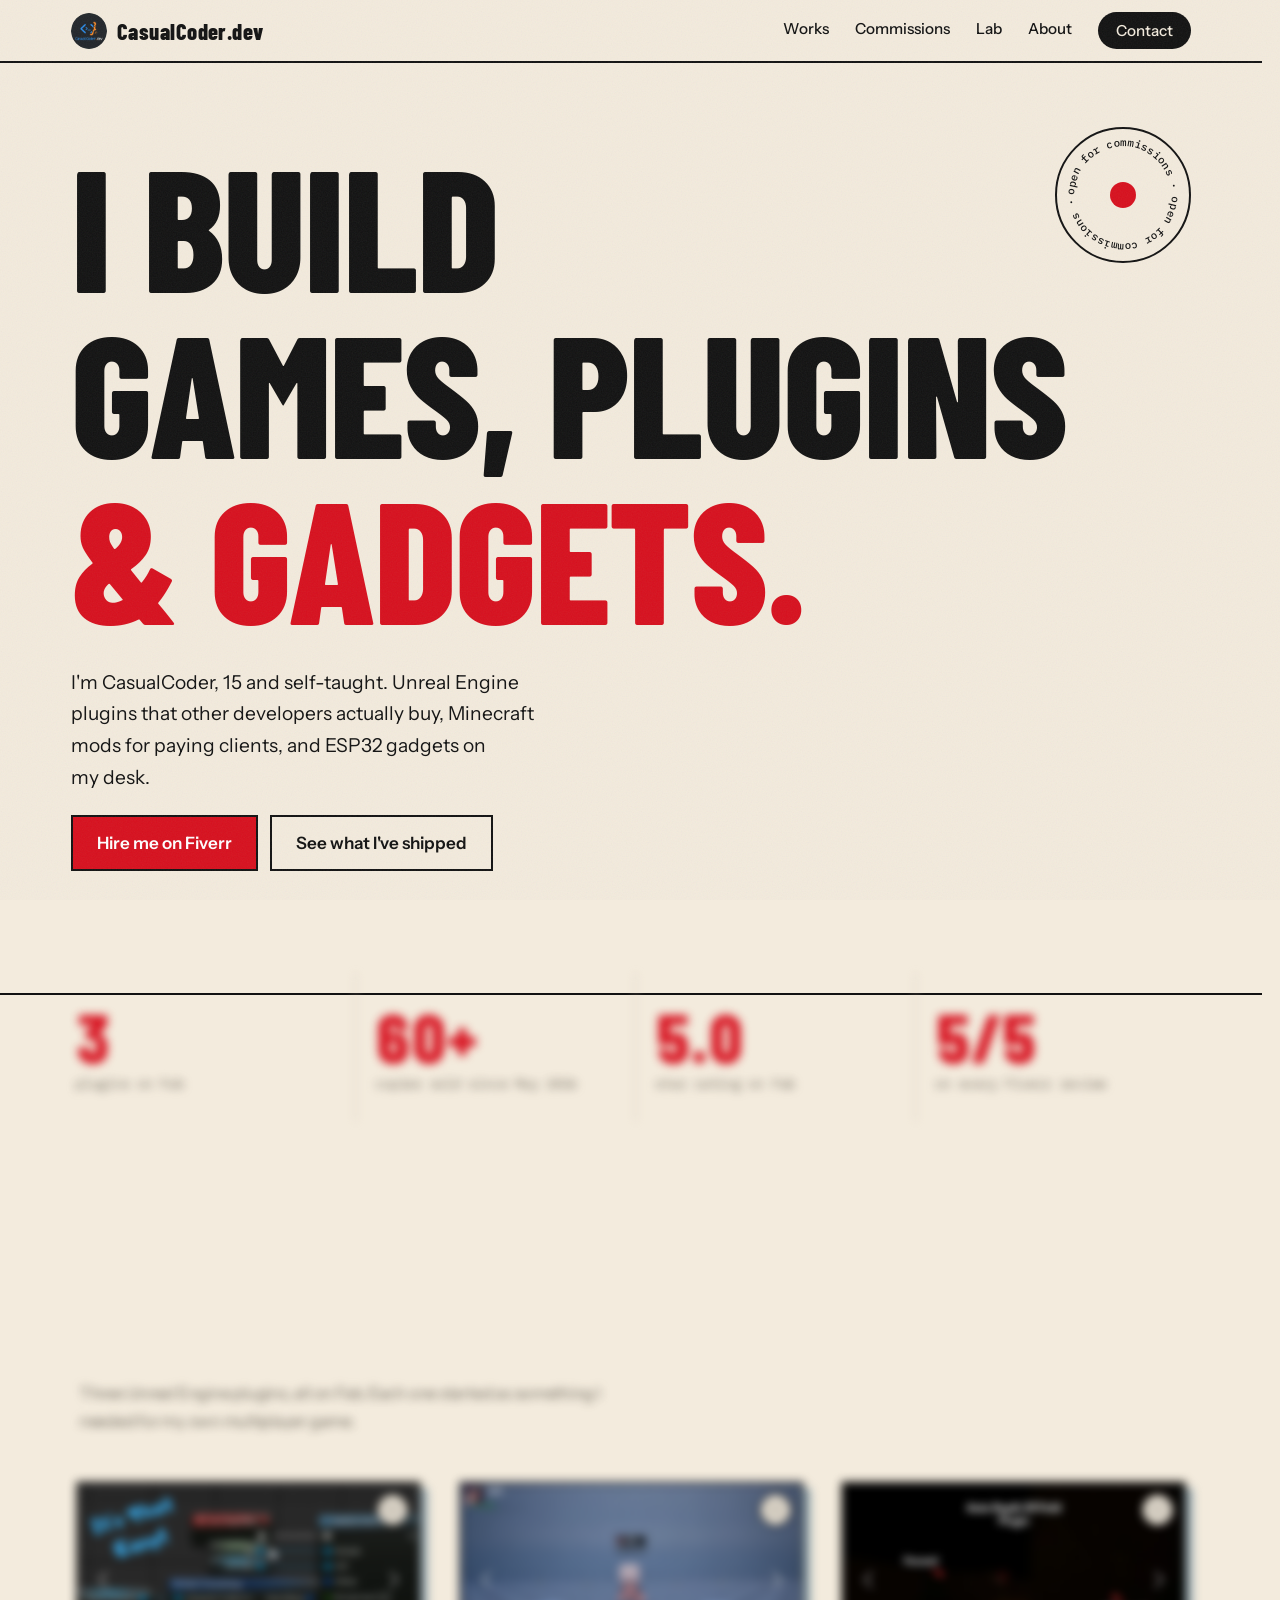
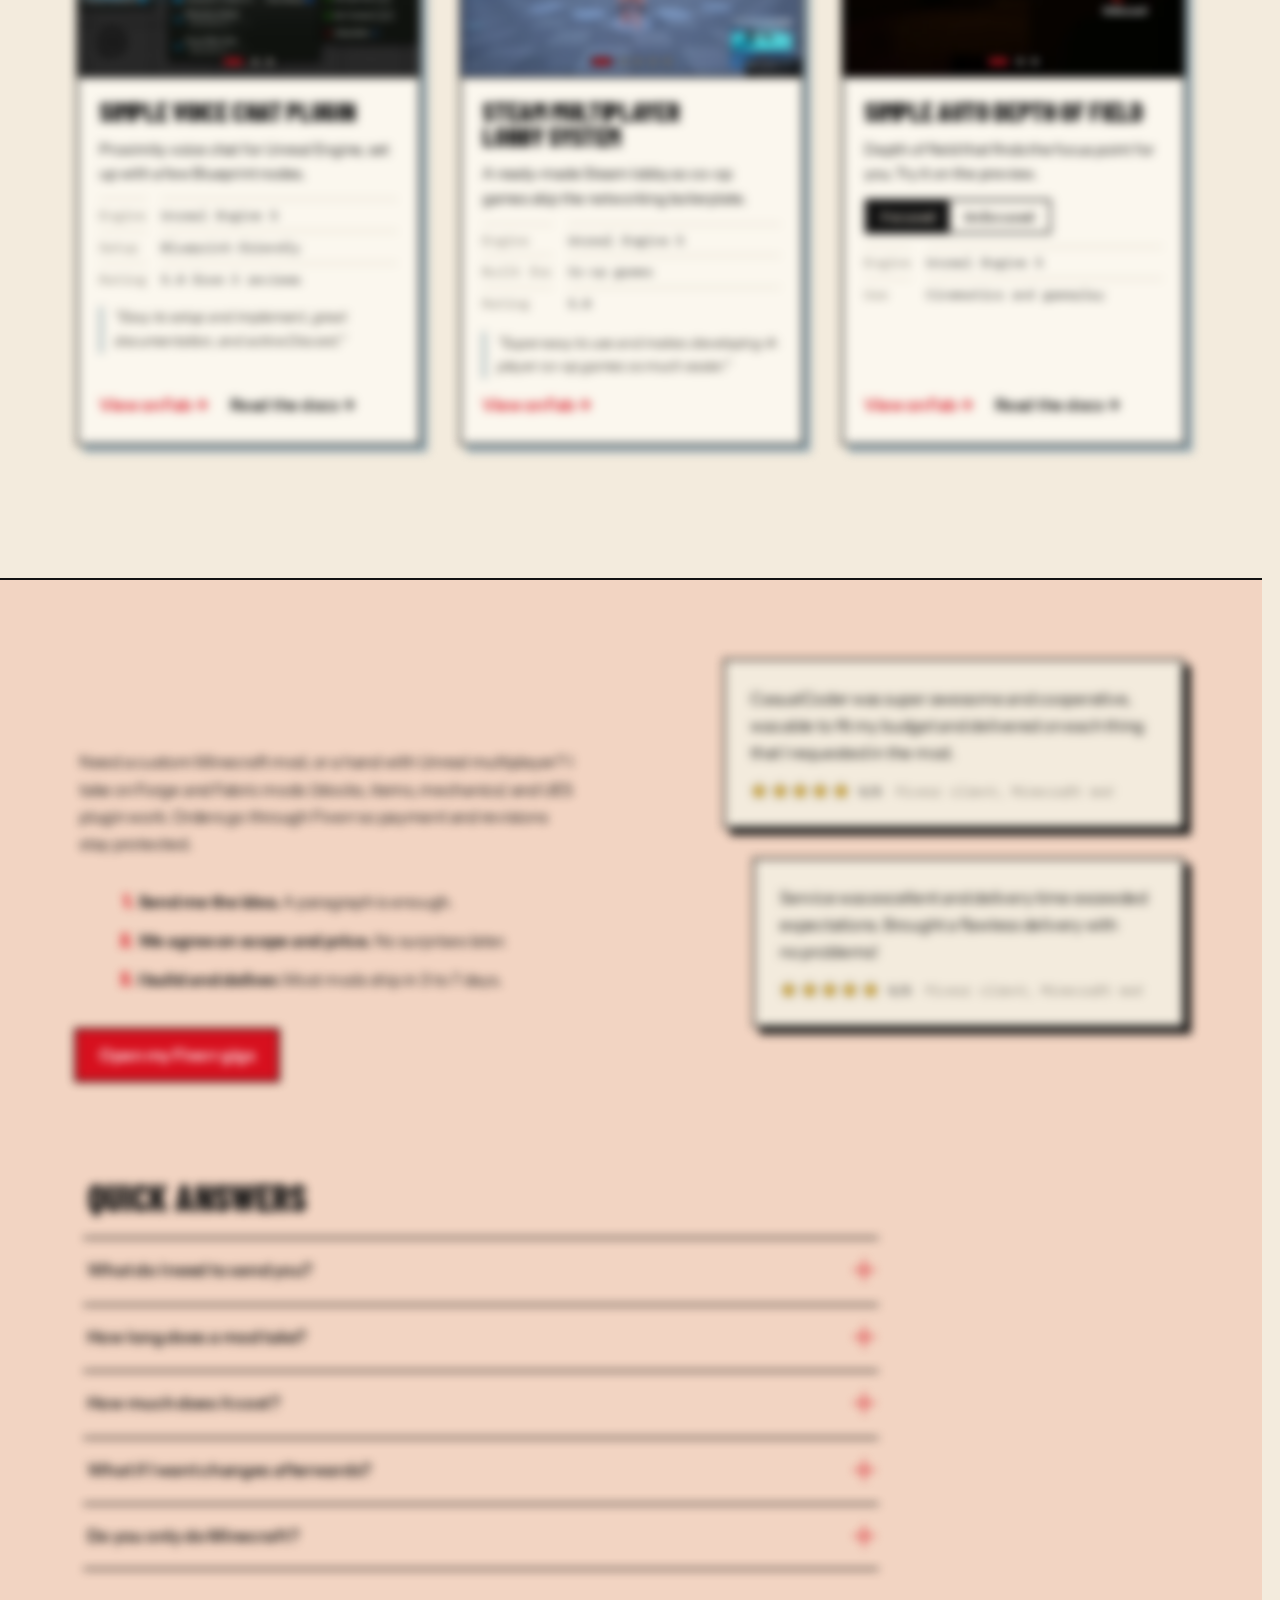
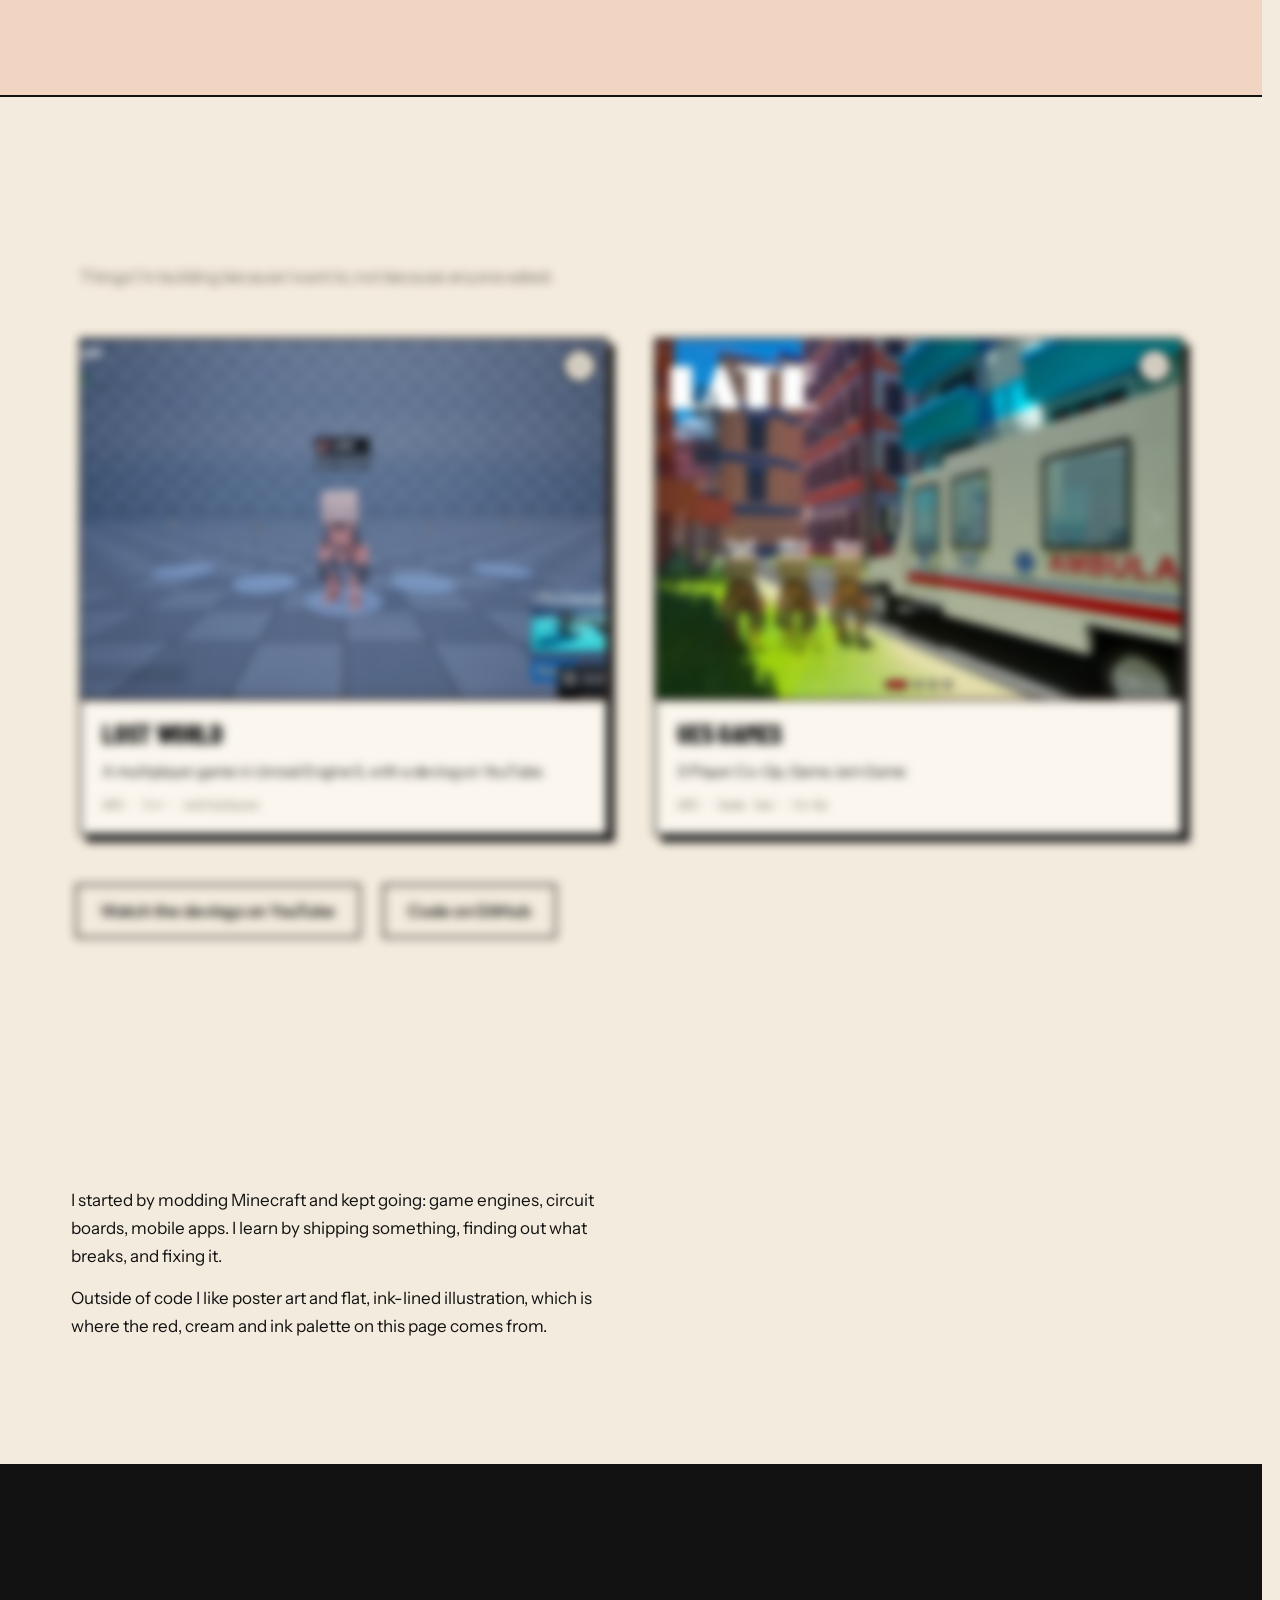
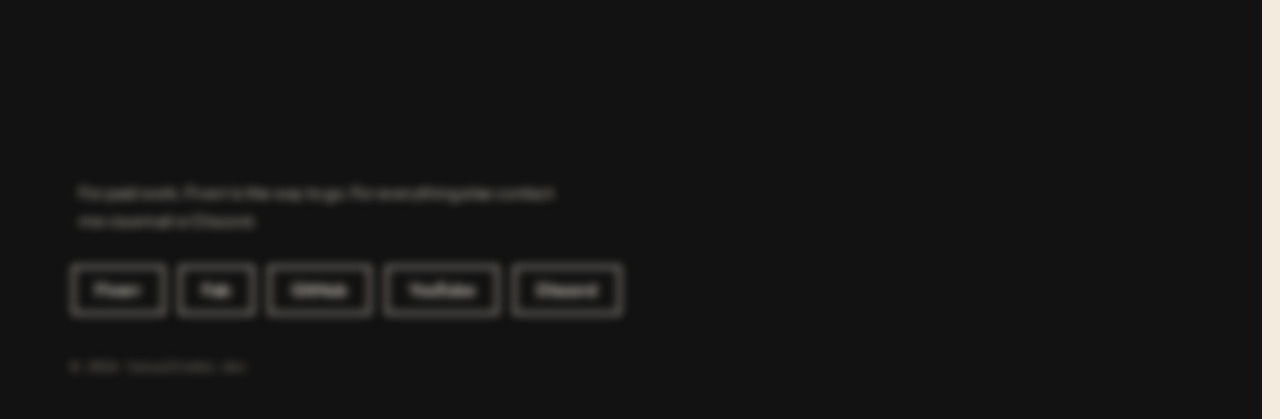
==== commit 4216e13f: "v1 fixes" ====
--- a/index.html
+++ b/index.html
@@ -156,14 +156,6 @@
     </article>
     <article class="proj">
       <div class="media" style="--m:#EE8A6B">
-        <img src="assets/esp32-mp3.webp" data-full="assets/esp32-mp3-full.webp" alt="mini esp32-mp3 player" width="900" height="506" loading="lazy" decoding="async">
-      </div>
-      <div class="body"><h3>ESP32 gadgets</h3><p>Mini MP3 Player</p>
-        <span class="tags">ESP32 · C++ · Music</span>
-      </div>
-    </article>
-    <article class="proj">
-      <div class="media" style="--m:#EE8A6B">
         <img src="assets/ImLATE.webp" data-full="assets/ImLATE-full.webp" alt="2 Day Game Jam Game, Multiplayer 3 player, steam game" width="900" height="506" loading="lazy" decoding="async">
         <img src="assets/imlate-1.webp" data-full="assets/imlate-1-full.webp" alt="2 Day Game Jam Game, Multiplayer 3 player, steam game" width="900" height="506" loading="lazy" decoding="async">
         <img src="assets/imlate-2.webp" data-full="assets/imlate-2-full.webp" alt="2 Day Game Jam Game, Multiplayer 3 player, steam game" width="900" height="506" loading="lazy" decoding="async">
--- a/styles.css
+++ b/styles.css
@@ -321,4 +321,17 @@
   .rv,.w>span{opacity:1!important;translate:none!important;animation:none!important}
   .contact{background:#fff;color:#000}.contact p,.contact small{color:#000}
   a[href^="http"]::after{content:" (" attr(href) ")";font-size:.75em}
-}+}
+/* touch / small screens: no flicker. One-way, GPU-friendly reveals only (opacity + translate). */
+@media (hover:none),(max-width:700px){
+  body::after{display:none}
+  .top{backdrop-filter:none;background:var(--paper);transition:box-shadow .3s}
+  .top.min{padding-block:12px}
+  .cards,.projs{perspective:none}
+  .card,.proj{transform:none}
+  .rv[data-rv].in{animation-name:rvin-lite;animation-duration:.8s;animation-timing-function:cubic-bezier(.16,1,.3,1)}
+  .rv.in .slides>*{animation:none}
+  .rv.in .stars i{animation:none}
+  .quotes figure,.rows li{transition:none}
+}
+@keyframes rvin-lite{from{opacity:0;translate:0 22px}to{opacity:1;translate:0 0}}
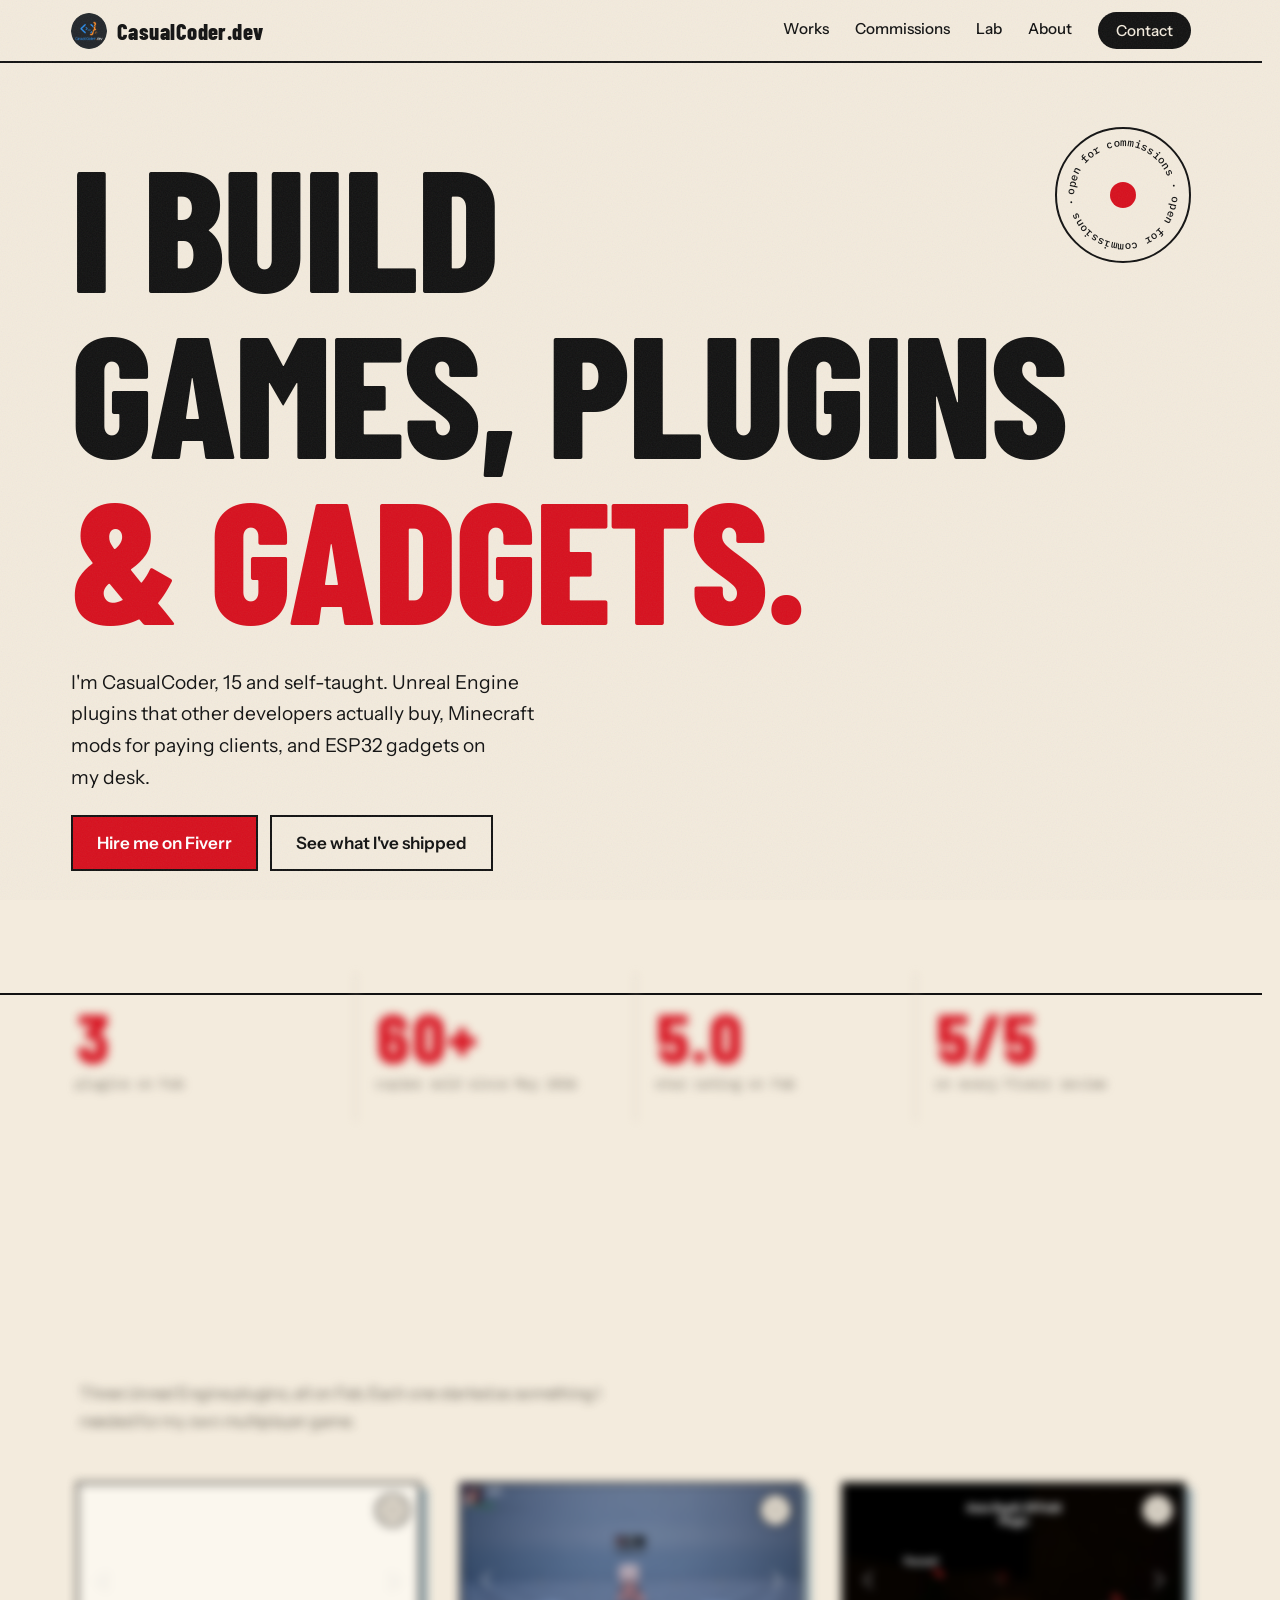
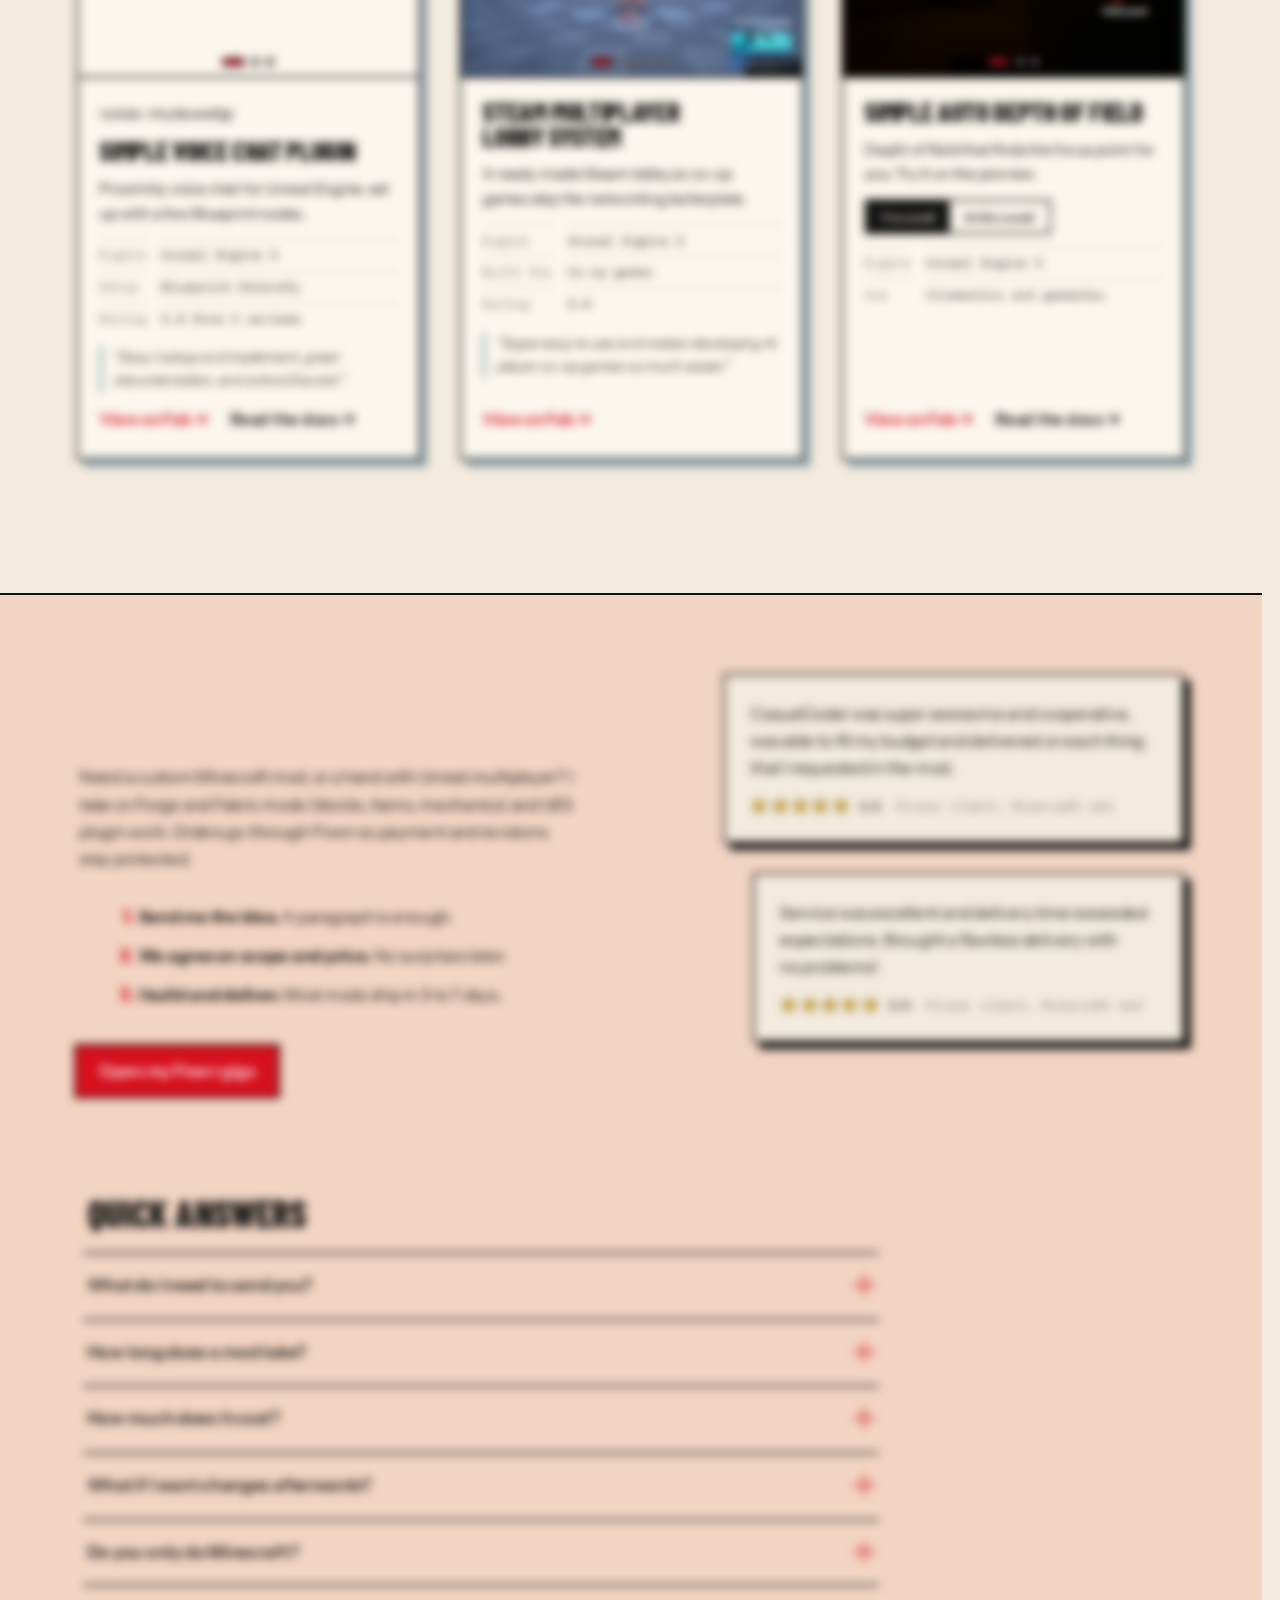
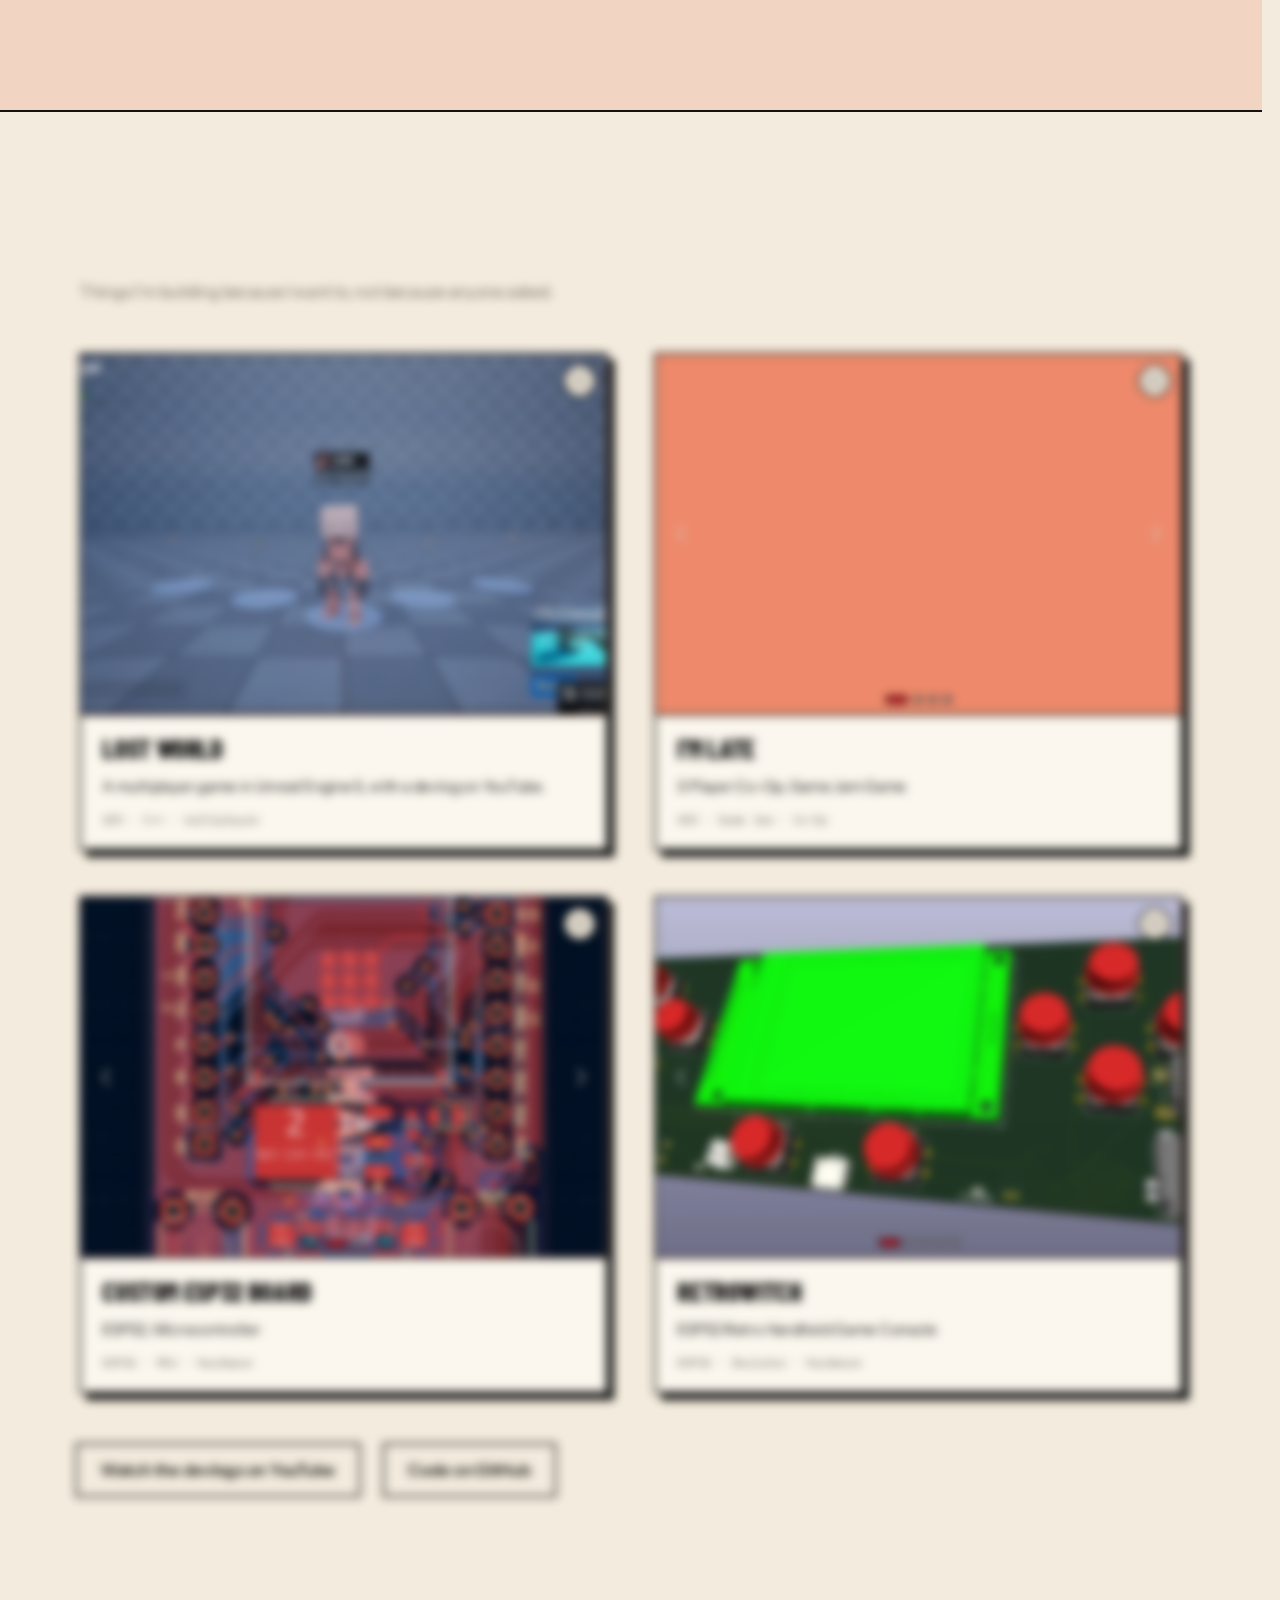
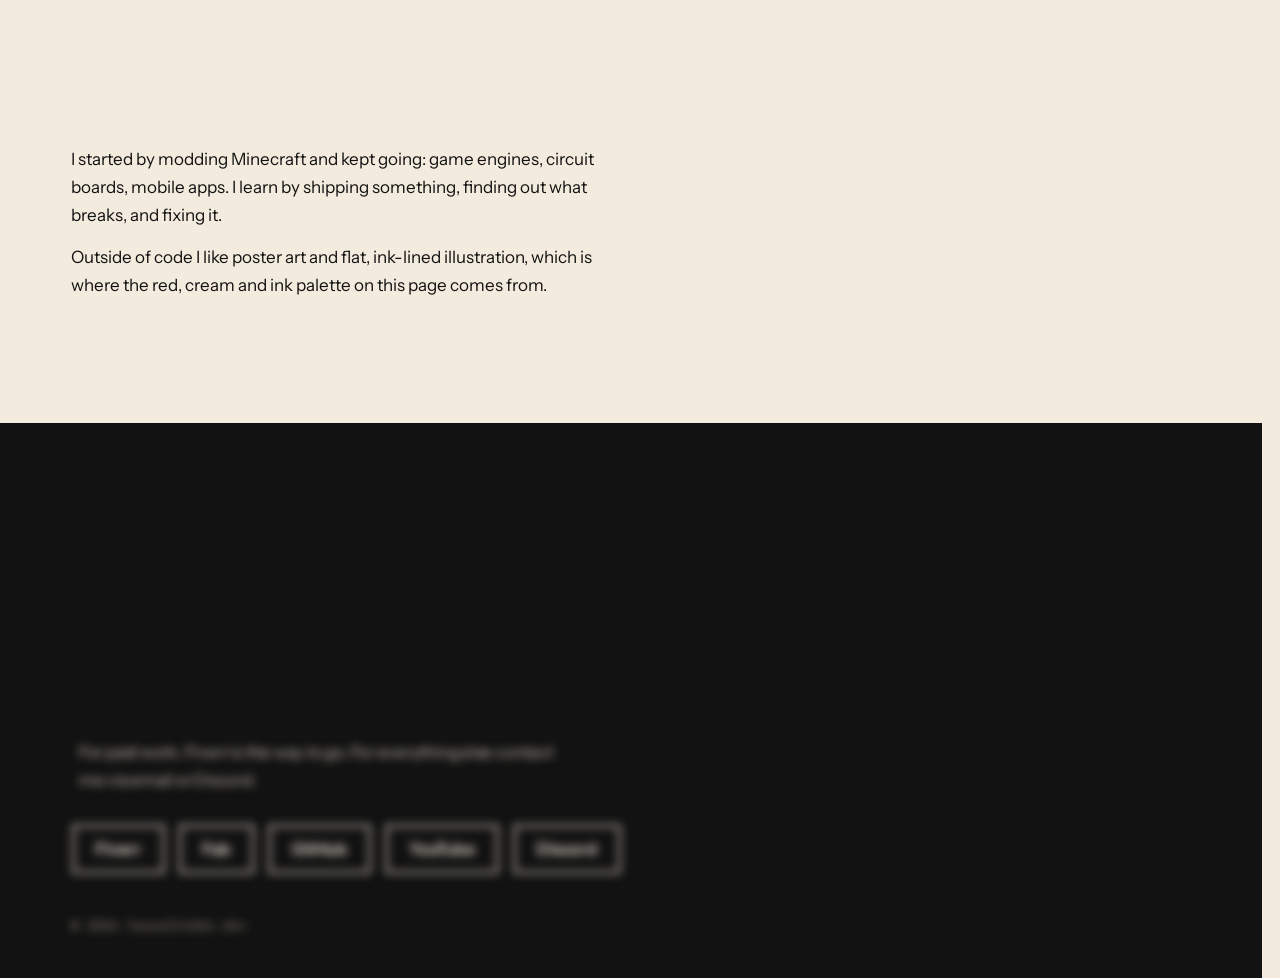
==== commit 53d92b45: "Added a few more projects" ====
--- a/index.html
+++ b/index.html
@@ -70,22 +70,22 @@
     <article class="card">
       <!-- Extra slides: add more <img src="small.webp" data-full="large.webp" alt="..."> tags, or <video src="assets/clip.mp4" poster="assets/clip-poster.webp" muted loop playsinline preload="none"></video>, inside .imgw. Arrows, dots and the fullscreen viewer pick them up automatically. Encode video as H.264 (not HEVC) so it plays in every browser. -->
       <div class="imgw">
-        <img src="assets/voice.webp" data-full="assets/voice-full.webp" alt="Blueprint graph that initializes voice chat with a few nodes" width="900" height="506" loading="lazy" decoding="async">
-        <img src="assets/voice-talk.webp" data-full="assets/voice-talk-full.webp" alt="Blueprint graph for starting and stopping talking from an input action" width="900" height="602" loading="lazy" decoding="async">
-        <img src="assets/voice-mute.webp" data-full="assets/voice-mute-full.webp" alt="Blueprint graph for muting and unmuting players" width="900" height="482" loading="lazy" decoding="async">
-      </div>
-      <div class="body">
+        <img src="assets/voice.webp" data-full="assets/voice.webp" alt="Blueprint graph that initializes voice chat with a few nodes" width="900" height="506" loading="lazy" decoding="async">
+        <img src="assets/voice-talk.webp" data-full="assets/voice-talk.webp" alt="Blueprint graph for starting and stopping talking from an input action" width="900" height="602" loading="lazy" decoding="async">
+        <img src="assets/voice-mute.webp" data-full="assets/voice-mute.webp" alt="Blueprint graph for muting and unmuting players" width="900" height="482" loading="lazy" decoding="async">
+      </div>
+      <div class="body">voice-mute.webp
         <h3>Simple Voice Chat Plugin</h3>
         <p>Proximity voice chat for Unreal Engine, set up with a few Blueprint nodes.</p>
         <dl class="spec"><dt>Engine</dt><dd>Unreal Engine 5</dd><dt>Setup</dt><dd>Blueprint-friendly</dd><dt>Rating</dt><dd>5.0 from 3 reviews</dd></dl>
-        <blockquote>"Easy to setup and implement, great documentation, and active Discord."</blockquote>
-        <div class="actions"><a href="https://www.fab.com/sellers/CasualCoder" target="_blank" rel="noopener noreferrer">View on Fab</a><a class="alt" href="https://casual-coder.gitbook.io/simple-voice-chat-plugin" target="_blank" rel="noopener noreferrer">Read the docs</a></div>
+        <blockquote>"Easy t setup and implement, great documentation, and active Discord."</blockquote>
+        <div class="actions"><a href="https://www.fab.com/listings/a107194d-ce92-4c0d-b42e-681bb6d52555" target="_blank" rel="noopener noreferrer">View on Fab</a><a class="alt" href="https://casual-coder.gitbook.io/simple-voice-chat-plugin" target="_blank" rel="noopener noreferrer">Read the docs</a></div>
       </div>
     </article>
     <article class="card">
       <div class="imgw">
-        <img src="assets/lobby.webp" data-full="assets/lobby-full.webp" alt="Steam Multiplayer Lobby System: a player waiting in the lobby" width="900" height="506" loading="lazy" decoding="async">
-        <img src="assets/lobby-skins.webp" data-full="assets/lobby-skins-full.webp" alt="Lobby skin picker with a grid of colour options" width="900" height="506" loading="lazy" decoding="async">
+        <img src="assets/lobby.webp" data-full="assets/lobby.webp" alt="Steam Multiplayer Lobby System: a player waiting in the lobby" width="900" height="506" loading="lazy" decoding="async">
+        <img src="assets/lobby-skins.webp" data-full="assets/lobby-skins.webp" alt="Lobby skin picker with a grid of colour options" width="900" height="506" loading="lazy" decoding="async">
         <img src="assets/lobby-friends.webp" data-full="assets/lobby-friends-full.webp" alt="Lobby friends list for inviting Steam friends" width="900" height="506" loading="lazy" decoding="async">
         <img src="assets/lobby-maps.webp" data-full="assets/lobby-maps-full.webp" alt="Lobby map selection screen" width="900" height="506" loading="lazy" decoding="async">
         <video src="assets/lobby-showcase.mp4" poster="assets/lobby-showcase-poster.webp" aria-label="Steam Multiplayer Lobby System showcase video" muted loop playsinline preload="none"></video>
@@ -95,21 +95,21 @@
         <p>A ready-made Steam lobby so co-op games skip the networking boilerplate.</p>
         <dl class="spec"><dt>Engine</dt><dd>Unreal Engine 5</dd><dt>Built for</dt><dd>Co-op games</dd><dt>Rating</dt><dd>5.0</dd></dl>
         <blockquote>"Super easy to use and makes developing 4-player co-op games so much easier."</blockquote>
-        <div class="actions"><a href="https://www.fab.com/sellers/CasualCoder" target="_blank" rel="noopener noreferrer">View on Fab</a></div>
+        <div class="actions"><a href="https://www.fab.com/listings/9272d18c-c554-4b3e-9c22-d5d8e5f24894" target="_blank" rel="noopener noreferrer">View on Fab</a></div>
       </div>
     </article>
     <article class="card">
       <div class="imgw" id="dof-box">
-        <img src="assets/dof.webp" data-full="assets/dof-full.webp" alt="Auto Depth Of Field demo scene with focused and unfocused markers" width="900" height="504" loading="lazy" decoding="async">
-        <img src="assets/dof-1.webp" data-full="assets/dof-1-full.webp" alt="Auto Depth Of Field demo scene, second view" width="900" height="539" loading="lazy" decoding="async">
-        <img src="assets/dof-2.webp" data-full="assets/dof-2-full.webp" alt="Blueprint graph that enables automatic depth of field and follows the camera" width="900" height="653" loading="lazy" decoding="async">
+        <img src="assets/dof.webp" data-full="assets/dof.webp" alt="Auto Depth Of Field demo scene with focused and unfocused markers" width="900" height="504" loading="lazy" decoding="async">
+        <img src="assets/dof-1.webp" data-full="assets/dof-1.webp" alt="Auto Depth Of Field demo scene, second view" width="900" height="539" loading="lazy" decoding="async">
+        <img src="assets/dof-2.webp" data-full="assets/dof-2.webp" alt="Blueprint graph that enables automatic depth of field and follows the camera" width="900" height="653" loading="lazy" decoding="async">
       </div>
       <div class="body">
         <h3>Simple Auto Depth Of Field</h3>
         <p>Depth of field that finds the focus point for you. Try it on the preview.</p>
         <div class="toggle" role="group" aria-label="Preview focus"><button type="button" data-f="0" aria-pressed="true">Focused</button><button type="button" data-f="1" aria-pressed="false">Unfocused</button></div>
         <dl class="spec"><dt>Engine</dt><dd>Unreal Engine 5</dd><dt>Use</dt><dd>Cinematics and gameplay</dd></dl>
-        <div class="actions"><a href="https://www.fab.com/sellers/CasualCoder" target="_blank" rel="noopener noreferrer">View on Fab</a><a class="alt" href="https://casual-coder.gitbook.io/automatic-depth-of-field-plugin/" target="_blank" rel="noopener noreferrer">Read the docs</a></div>
+        <div class="actions"><a href="https://www.fab.com/listings/a107194d-ce92-4c0d-b42e-681bb6d52555" target="_blank" rel="noopener noreferrer">View on Fab</a><a class="alt" href="https://casual-coder.gitbook.io/automatic-depth-of-field-plugin/" target="_blank" rel="noopener noreferrer">Read the docs</a></div>
       </div>
     </article>
   </div>
@@ -148,7 +148,7 @@
   <div class="projs">
     <article class="proj">
       <div class="media" style="--m:#EE8A6B">
-        <img src="assets/lobby.webp" data-full="assets/lobby-full.webp" alt="Lost World lobby prototype with two players in a test level" width="900" height="506" loading="lazy" decoding="async">
+        <img src="assets/lobby.webp" data-full="assets/lobby.webp" alt="Lost World lobby prototype with two players in a test level" width="900" height="506" loading="lazy" decoding="async">
       </div>
       <div class="body"><h3>Lost World</h3><p>A multiplayer game in Unreal Engine 5, with a devlog on YouTube.</p>
         <span class="tags">UE5 · C++ · multiplayer</span>
@@ -156,17 +156,38 @@
     </article>
     <article class="proj">
       <div class="media" style="--m:#EE8A6B">
-        <img src="assets/ImLATE.webp" data-full="assets/ImLATE-full.webp" alt="2 Day Game Jam Game, Multiplayer 3 player, steam game" width="900" height="506" loading="lazy" decoding="async">
-        <img src="assets/imlate-1.webp" data-full="assets/imlate-1-full.webp" alt="2 Day Game Jam Game, Multiplayer 3 player, steam game" width="900" height="506" loading="lazy" decoding="async">
-        <img src="assets/imlate-2.webp" data-full="assets/imlate-2-full.webp" alt="2 Day Game Jam Game, Multiplayer 3 player, steam game" width="900" height="506" loading="lazy" decoding="async">
-        <img src="assets/imlate-3.webp" data-full="assets/imlate-3-full.webp" alt="2 Day Game Jam Game, Multiplayer 3 player, steam game" width="900" height="506" loading="lazy" decoding="async">
-      </div>
-      <div class="body"><h3>UE5 Games</h3><p>3 Player Co-Op, Game Jam Game</p>
+        <img src="assets/ImLATE.webp" data-full="assets/ImLATE.webp" alt="2 Day Game Jam Game, Multiplayer 3 player, steam game" width="900" height="506" loading="lazy" decoding="async">
+        <img src="assets/imlate-1.webp" data-full="assets/imlate-1.webp" alt="2 Day Game Jam Game, Multiplayer 3 player, steam game" width="900" height="506" loading="lazy" decoding="async">
+        <img src="assets/imlate-2.webp" data-full="assets/imlate-2.webp" alt="2 Day Game Jam Game, Multiplayer 3 player, steam game" width="900" height="506" loading="lazy" decoding="async">
+        <img src="assets/imlate-3.webp" data-full="assets/imlate-3.webp" alt="2 Day Game Jam Game, Multiplayer 3 player, steam game" width="900" height="506" loading="lazy" decoding="async">
+      </div>
+      <div class="body"><h3>I'm Late</h3><p>3 Player Co-Op, Game Jam Game</p>
         <span class="tags">UE5 · Game Jam · Co-Op</span>
       </div>
     </article>
-  </div>
-  <a class="btn" href="https://www.youtube.com/@CasualCoder-dev" target="_blank" rel="noopener noreferrer">Watch the devlogs on YouTube</a>
+    <article class="proj">
+      <div class="media" style="--m:#EE8A6B">
+        <img src="assets/esp32-dev-board-pcb.webp" data-full="assets/esp32-dev-board-pcb.webp" alt="2 Day Game Jam Game, Multiplayer 3 player, steam game" width="900" height="506" loading="lazy" decoding="async">
+        <img src="assets/esp32-dev-board-3d.webp" data-full="assets/esp32-dev-board-3d.webp" alt="2 Day Game Jam Game, Multiplayer 3 player, steam game" width="900" height="506" loading="lazy" decoding="async">    
+     </div>
+      <div class="body"><h3>Custom ESP32 Board</h3><p>ESP32, Microcontroller</p>
+        <span class="tags">ESP32 · MCU · Hardware</span>
+      </div>
+    </article>    
+    <article class="proj">
+      <div class="media" style="--m:#EE8A6B">
+        <img src="assets/handheld-3d-front.webp" data-full="assets/handheld-3d-front.webp" alt="Auto Depth Of Field demo scene with focused and unfocused markers" width="900" height="504" loading="lazy" decoding="async">
+        <img src="assets/handheld-3d-back.webp" data-full="assets/handheld-3d-back.webp" alt="Auto Depth Of Field demo scene, second view" width="900" height="539" loading="lazy" decoding="async">        
+        <img src="assets/handheld-pcb-layer.webp" data-full="assets/handheld-pcb-layer.webp" alt="Auto Depth Of Field demo scene with focused and unfocused markers" width="900" height="504" loading="lazy" decoding="async">
+        <img src="assets/handheld-pcb.webp" data-full="assets/handheld-pcb.webp" alt="Auto Depth Of Field demo scene with focused and unfocused markers" width="900" height="504" loading="lazy" decoding="async">
+        <img src="assets/handheld-schematic.webp" data-full="assets/handheld-schematic.webp" alt="Blueprint graph that enables automatic depth of field and follows the camera" width="900" height="653" loading="lazy" decoding="async">
+      </div>
+      <div class="body"><h3>Retrowitch</h3><p>ESP32 Retro Handheld Game Console</p>
+        <span class="tags">ESP32 · Emulator · Hardware</span>
+      </div>
+    </article>
+  </div>
+  <a class="btn" href="https://www.youtube.com/@CasualCoder-dev/shorts" target="_blank" rel="noopener noreferrer">Watch the devlogs on YouTube</a>
   <a class="btn" href="https://github.com/Casual-Coder-dev" target="_blank" rel="noopener noreferrer">Code on GitHub</a>
 </section>
 
--- a/styles.css
+++ b/styles.css
@@ -210,7 +210,7 @@
 .rv.in .slides>*{animation:settle 1.9s var(--ease) backwards}
 @keyframes settle{from{scale:1.2}}
 @keyframes drop{from{translate:0 -100%;opacity:0}to{translate:0 0;opacity:1}}
-.top{animation:drop .9s var(--ease) both}
+.top{animation:drop .9s var(--ease) backwards}
 
 @media (max-width:900px){
   .cards{grid-template-columns:1fr;max-width:520px}
@@ -334,4 +334,23 @@
   .rv.in .stars i{animation:none}
   .quotes figure,.rows li{transition:none}
 }
-@keyframes rvin-lite{from{opacity:0;translate:0 22px}to{opacity:1;translate:0 0}}+@keyframes rvin-lite{from{opacity:0;translate:0 22px}to{opacity:1;translate:0 0}}
+
+/* ---- mobile stability pass ---- */
+html{-webkit-tap-highlight-color:transparent;-webkit-text-size-adjust:100%}
+@supports (overflow:clip){body{overflow-x:clip}}
+.progress{will-change:transform}
+@keyframes fade-lite{from{opacity:0;translate:0 14px}}
+@media (hover:none),(max-width:700px){
+  /* hero: no blur / shadow / endless spin animations */
+  .lead,.cta{animation:fade-lite .8s .3s backwards}
+  .badge,.badge svg,.badge .dot{animation:none}
+  /* headings: plain fade-up instead of masked word slide (masks + transforms flicker on iOS/Android) */
+  .w{overflow:visible;padding:0;margin:0}
+  .w>span,.rv.in .w>span{translate:none;animation:none}
+  /* give animating elements their own layer up front so they don't flash when the animation starts */
+  .rv{will-change:opacity,translate}
+  .rv.done{will-change:auto}
+  .media .slides>*,.slides>*{transition:none}
+  .track{will-change:transform}
+}
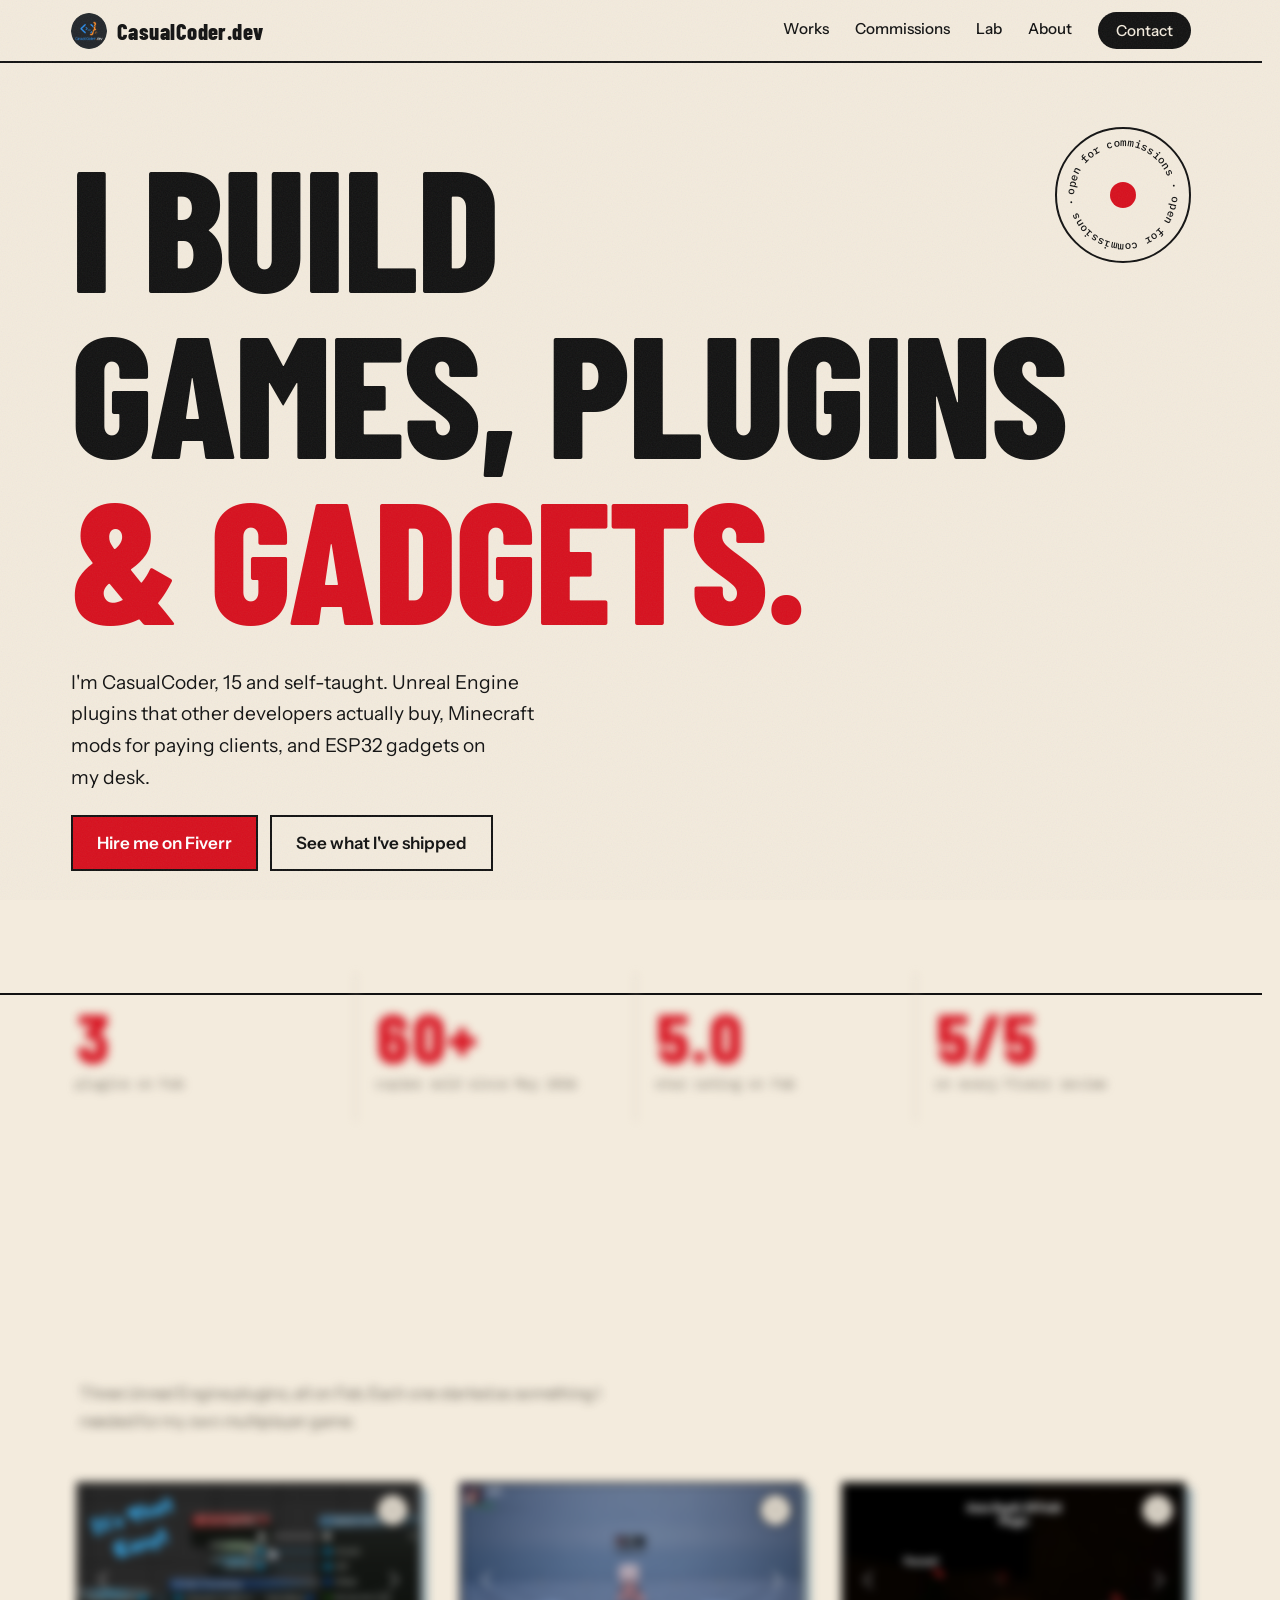
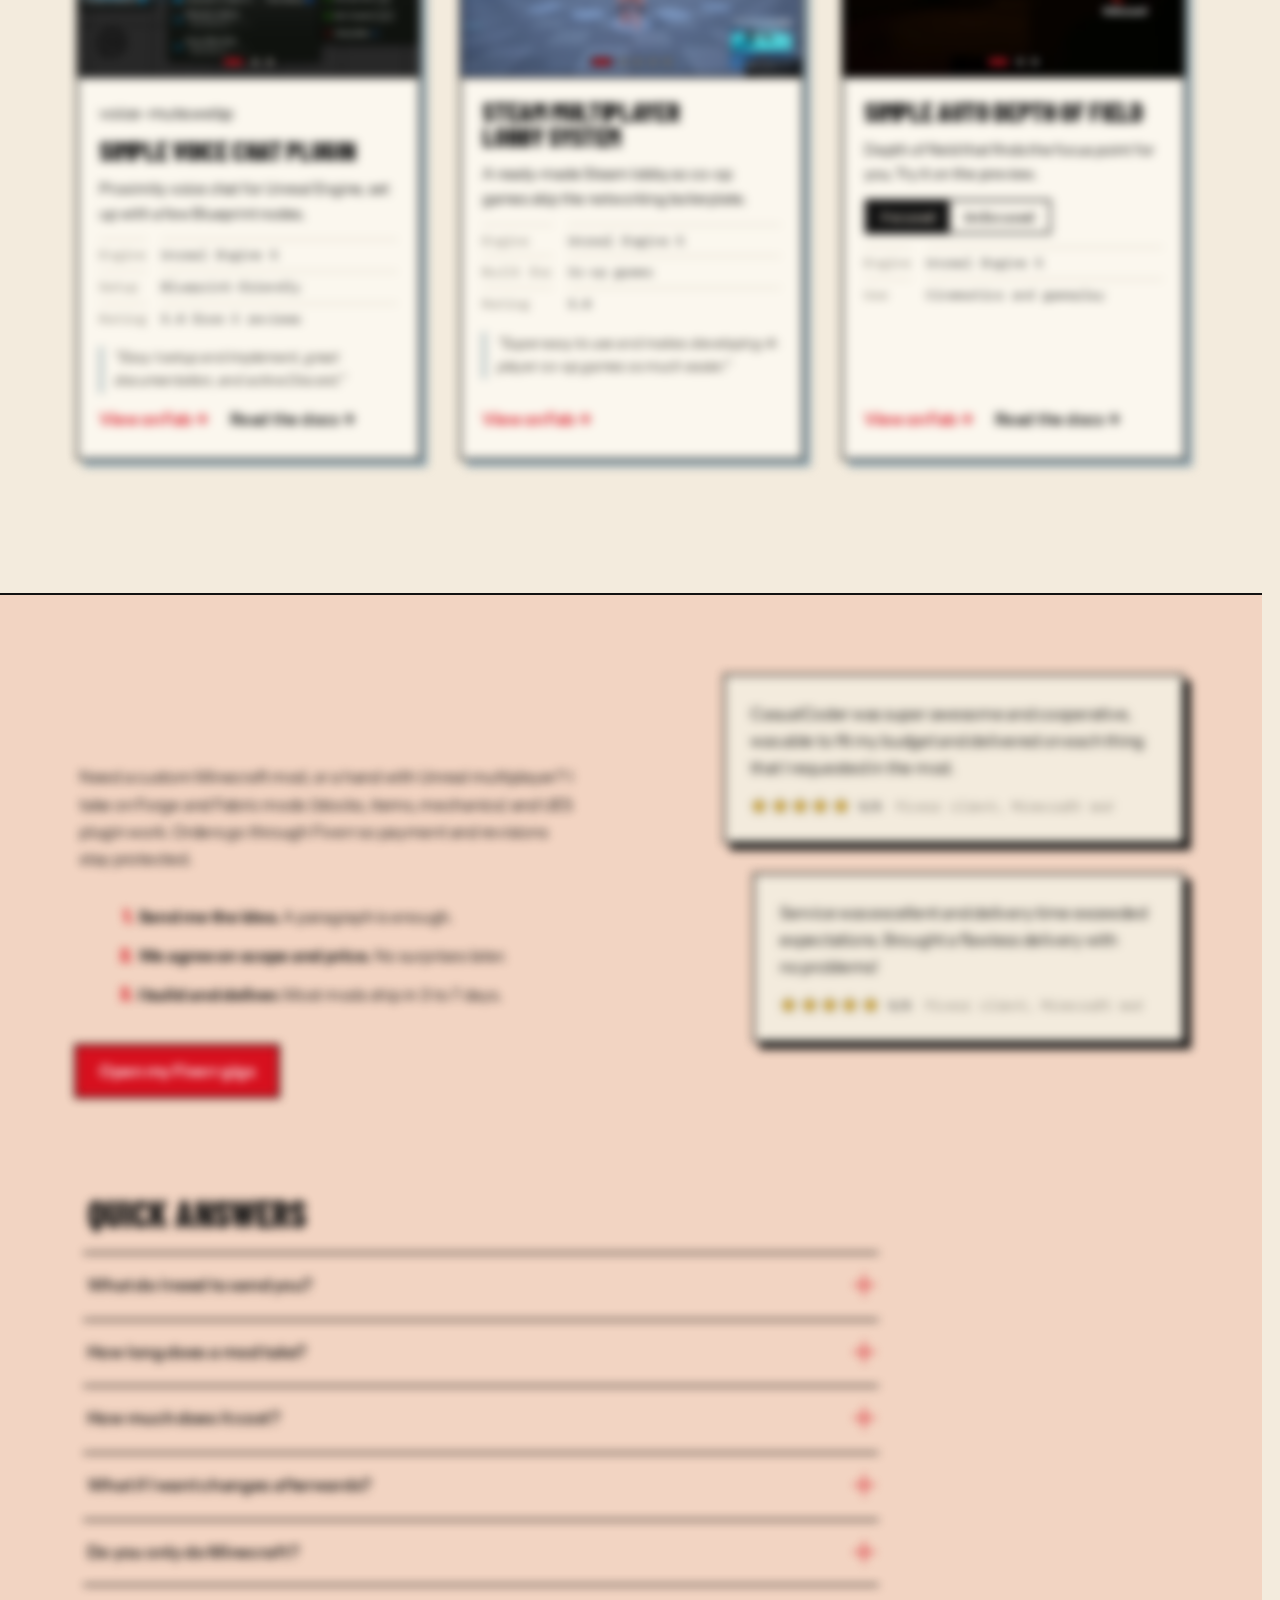
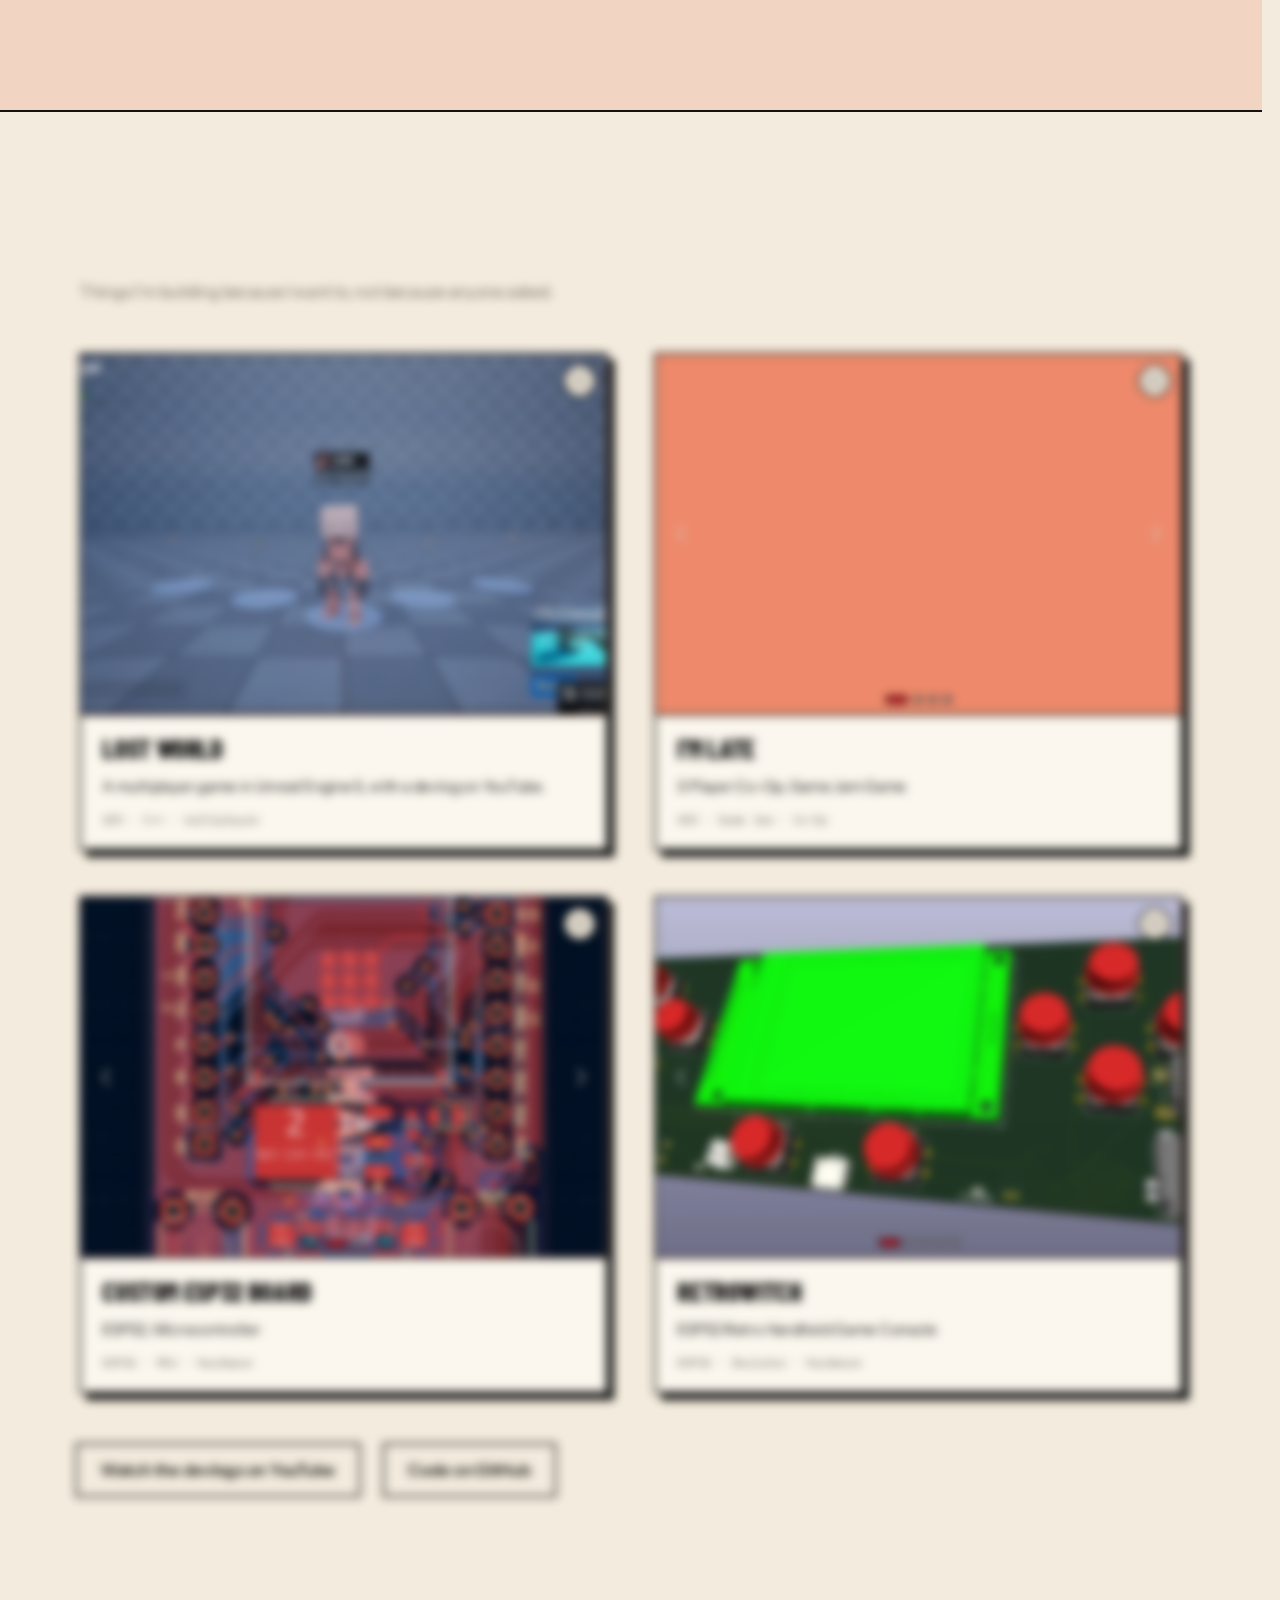
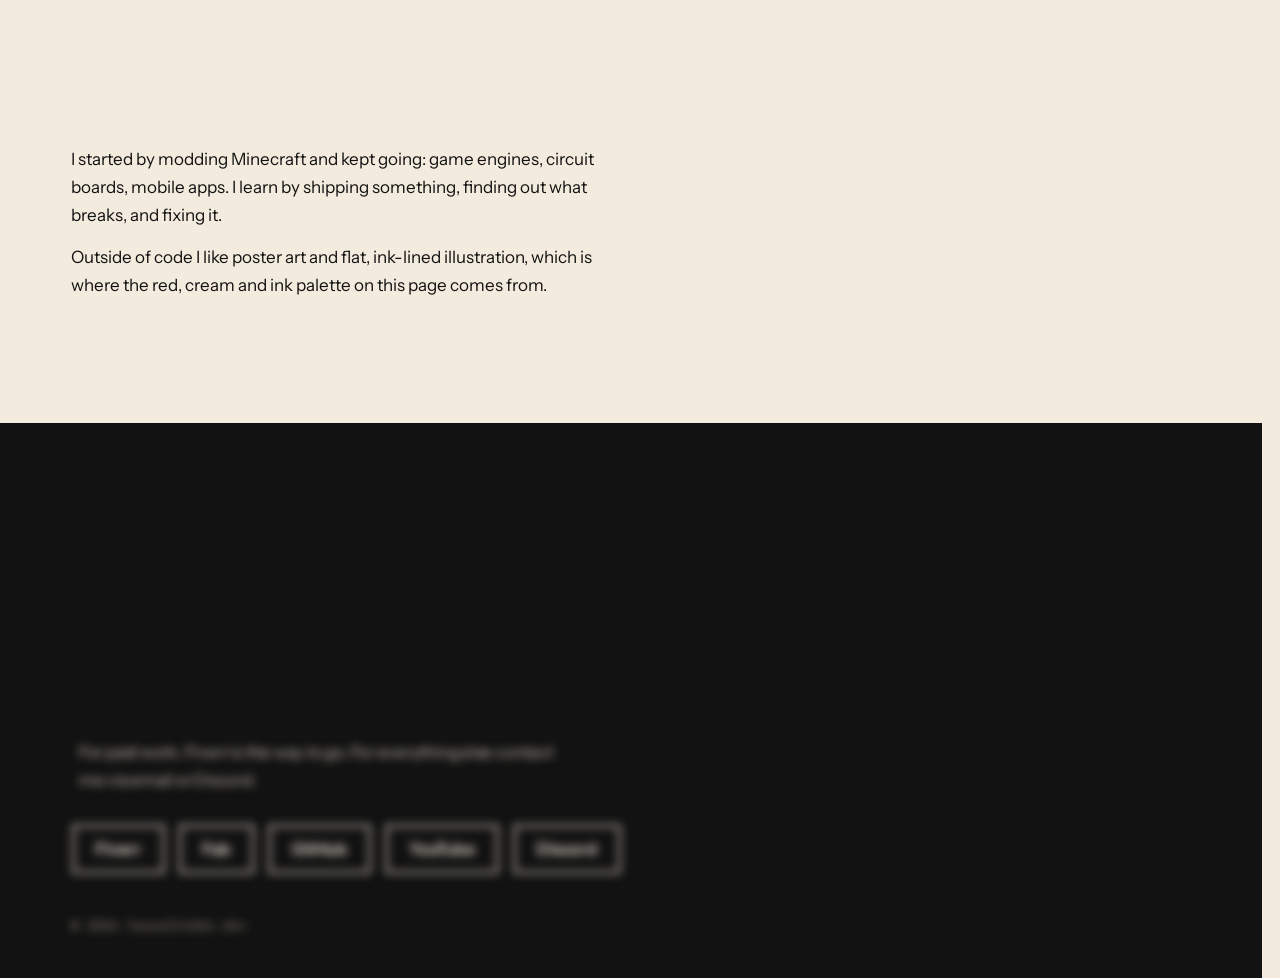
==== commit 2a85aae0: "Fixed AOF link" ====
--- a/index.html
+++ b/index.html
@@ -109,7 +109,7 @@
         <p>Depth of field that finds the focus point for you. Try it on the preview.</p>
         <div class="toggle" role="group" aria-label="Preview focus"><button type="button" data-f="0" aria-pressed="true">Focused</button><button type="button" data-f="1" aria-pressed="false">Unfocused</button></div>
         <dl class="spec"><dt>Engine</dt><dd>Unreal Engine 5</dd><dt>Use</dt><dd>Cinematics and gameplay</dd></dl>
-        <div class="actions"><a href="https://www.fab.com/listings/a107194d-ce92-4c0d-b42e-681bb6d52555" target="_blank" rel="noopener noreferrer">View on Fab</a><a class="alt" href="https://casual-coder.gitbook.io/automatic-depth-of-field-plugin/" target="_blank" rel="noopener noreferrer">Read the docs</a></div>
+        <div class="actions"><a href="https://www.fab.com/listings/1ce66a89-4b75-458d-9f50-73dd8c396757" target="_blank" rel="noopener noreferrer">View on Fab</a><a class="alt" href="https://casual-coder.gitbook.io/automatic-depth-of-field-plugin/" target="_blank" rel="noopener noreferrer">Read the docs</a></div>
       </div>
     </article>
   </div>
